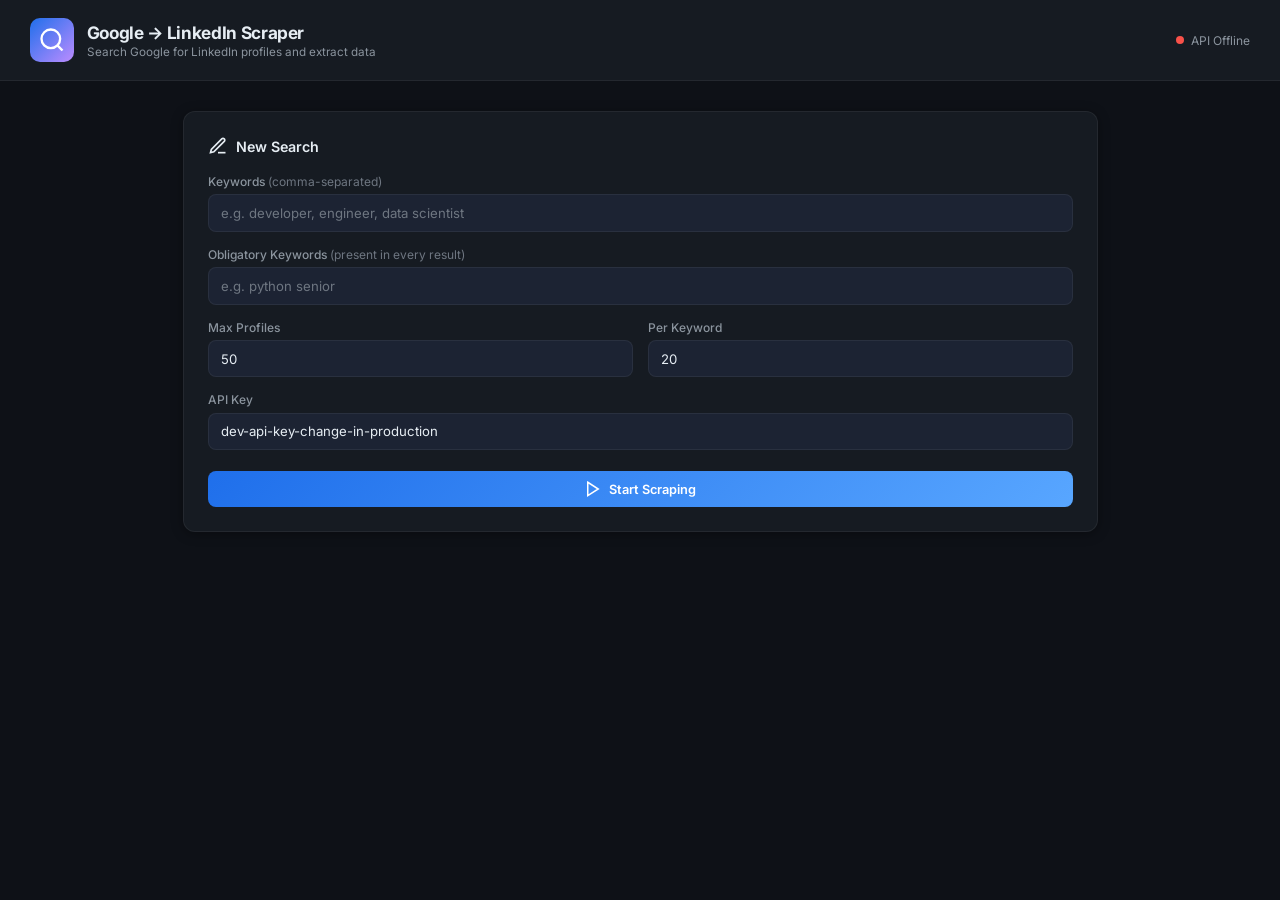
==== frontend/index.html @ af6f9ead "first push to the new branch (code not working yet)" ====
<!DOCTYPE html>
<html lang="en">
<head>
    <meta charset="UTF-8">
    <meta name="viewport" content="width=device-width, initial-scale=1.0">
    <title>LinkedIn Profile Scraper — Control Panel</title>
    <meta name="description" content="Control panel for the Google LinkedIn Profile Scraper API">
    <link rel="preconnect" href="https://fonts.googleapis.com">
    <link href="https://fonts.googleapis.com/css2?family=Inter:wght@300;400;500;600;700&display=swap" rel="stylesheet">
    <link rel="stylesheet" href="styles.css">
</head>
<body>
    <!-- ===================== HEADER ===================== -->
    <header class="header">
        <div class="header__brand">
            <div class="header__icon">
                <svg width="28" height="28" viewBox="0 0 24 24" fill="none" stroke="currentColor" stroke-width="2"><circle cx="11" cy="11" r="8"/><line x1="21" y1="21" x2="16.65" y2="16.65"/></svg>
            </div>
            <div>
                <h1 class="header__title">Google → LinkedIn Scraper</h1>
                <p class="header__subtitle">Search Google for LinkedIn profiles and extract data</p>
            </div>
        </div>
        <div class="header__status" id="api-status">
            <span class="dot dot--offline"></span>
            <span class="status-text">Checking API…</span>
        </div>
    </header>

    <main class="main">
        <!-- ===================== FORM CARD ===================== -->
        <section class="card card--form" id="form-section">
            <h2 class="card__title">
                <svg width="20" height="20" viewBox="0 0 24 24" fill="none" stroke="currentColor" stroke-width="2"><path d="M12 20h9"/><path d="M16.5 3.5a2.121 2.121 0 0 1 3 3L7 19l-4 1 1-4 12.5-12.5z"/></svg>
                New Search
            </h2>
            <form id="scrape-form" autocomplete="off">
                <div class="form-group">
                    <label for="keywords">Keywords <span class="hint">(comma-separated)</span></label>
                    <input type="text" id="keywords" placeholder="e.g. developer, engineer, data scientist" required>
                </div>
                <div class="form-group">
                    <label for="oblig_keywords">Obligatory Keywords <span class="hint">(present in every result)</span></label>
                    <input type="text" id="oblig_keywords" placeholder="e.g. python senior">
                </div>
                <div class="form-row">
                    <div class="form-group">
                        <label for="max_profiles">Max Profiles</label>
                        <input type="number" id="max_profiles" value="50" min="1" max="5000" required>
                    </div>
                    <div class="form-group">
                        <label for="max_per_keyword">Per Keyword</label>
                        <input type="number" id="max_per_keyword" value="20" min="1" max="1000" required>
                    </div>
                </div>
                <div class="form-group">
                    <label for="api_key">API Key</label>
                    <input type="text" id="api_key" value="dev-api-key-change-in-production" required>
                </div>
                <button type="submit" class="btn btn--primary" id="start-btn">
                    <svg width="18" height="18" viewBox="0 0 24 24" fill="none" stroke="currentColor" stroke-width="2"><polygon points="5 3 19 12 5 21 5 3"/></svg>
                    Start Scraping
                </button>
            </form>
        </section>

        <!-- ===================== JOB STATUS ===================== -->
        <section class="card card--status hidden" id="status-section">
            <h2 class="card__title">
                <svg width="20" height="20" viewBox="0 0 24 24" fill="none" stroke="currentColor" stroke-width="2"><polyline points="22 12 18 12 15 21 9 3 6 12 2 12"/></svg>
                Job Progress
            </h2>
            <div class="progress-bar-outer">
                <div class="progress-bar-inner" id="progress-bar" style="width: 0%"></div>
            </div>
            <div class="status-details">
                <div class="kv"><span class="kv__key">Job ID</span><span class="kv__val" id="job-id">—</span></div>
                <div class="kv"><span class="kv__key">Status</span><span class="kv__val status-badge" id="job-status">—</span></div>
                <div class="kv"><span class="kv__key">Progress</span><span class="kv__val" id="job-progress">0%</span></div>
                <div class="kv"><span class="kv__key">Message</span><span class="kv__val" id="job-message">—</span></div>
            </div>
        </section>

        <!-- ===================== RESULTS TABLE ===================== -->
        <section class="card card--results hidden" id="results-section">
            <div class="card__header-row">
                <h2 class="card__title">
                    <svg width="20" height="20" viewBox="0 0 24 24" fill="none" stroke="currentColor" stroke-width="2"><rect x="3" y="3" width="18" height="18" rx="2" ry="2"/><line x1="3" y1="9" x2="21" y2="9"/><line x1="9" y1="21" x2="9" y2="9"/></svg>
                    Results
                    <span class="badge" id="results-count">0</span>
                </h2>
                <button class="btn btn--outline" id="export-btn" disabled>
                    <svg width="16" height="16" viewBox="0 0 24 24" fill="none" stroke="currentColor" stroke-width="2"><path d="M21 15v4a2 2 0 0 1-2 2H5a2 2 0 0 1-2-2v-4"/><polyline points="7 10 12 15 17 10"/><line x1="12" y1="15" x2="12" y2="3"/></svg>
                    Export CSV
                </button>
            </div>

            <!-- Stats bar -->
            <div class="stats-bar hidden" id="stats-bar">
                <div class="stat"><span class="stat__num" id="stat-saved">0</span><span class="stat__label">Saved</span></div>
                <div class="stat"><span class="stat__num" id="stat-pages">0</span><span class="stat__label">Pages</span></div>
                <div class="stat"><span class="stat__num" id="stat-dupes">0</span><span class="stat__label">Dupes</span></div>
                <div class="stat"><span class="stat__num" id="stat-rate">—</span><span class="stat__label">Rate</span></div>
                <div class="stat"><span class="stat__num" id="stat-duration">—</span><span class="stat__label">Duration</span></div>
            </div>

            <div class="table-wrapper">
                <table class="table" id="results-table">
                    <thead>
                        <tr>
                            <th>#</th>
                            <th>Name</th>
                            <th>Title</th>
                            <th>Company</th>
                            <th>Location</th>
                            <th>Profile</th>
                        </tr>
                    </thead>
                    <tbody id="results-body">
                        <!-- rows injected by JS -->
                    </tbody>
                </table>
            </div>
        </section>

        <!-- ===================== ERROR ===================== -->
        <section class="card card--error hidden" id="error-section">
            <h2 class="card__title" style="color:var(--red)">
                <svg width="20" height="20" viewBox="0 0 24 24" fill="none" stroke="currentColor" stroke-width="2"><circle cx="12" cy="12" r="10"/><line x1="15" y1="9" x2="9" y2="15"/><line x1="9" y1="9" x2="15" y2="15"/></svg>
                Error
            </h2>
            <p id="error-message" class="error-text"></p>
        </section>
    </main>

    <script src="app.js"></script>
</body>
</html>
---- frontend/styles.css ----
/* ======================================================
   LinkedIn Scraper — Control Panel Styles
   ====================================================== */

/* ── Tokens ─────────────────────────────────────────── */
:root {
    --bg:           #0e1117;
    --surface:      #161b22;
    --surface-2:    #1c2333;
    --border:       rgba(255, 255, 255, .06);
    --border-focus: rgba(99, 179, 237, .45);

    --text:         #e6edf3;
    --text-muted:   #8b949e;
    --text-dim:     #6e7681;

    --accent:       #58a6ff;
    --accent-dim:   #1f6feb;
    --green:        #3fb950;
    --red:          #f85149;
    --yellow:       #d29922;
    --purple:       #bc8cff;

    --radius:       12px;
    --radius-sm:    8px;
    --shadow:       0 2px 12px rgba(0,0,0,.35);
    --font:         'Inter', -apple-system, BlinkMacSystemFont, 'Segoe UI', sans-serif;
}

/* ── Reset ──────────────────────────────────────────── */
*, *::before, *::after { box-sizing: border-box; margin:0; padding:0; }
html { font-size: 15px; }
body {
    font-family: var(--font);
    background: var(--bg);
    color: var(--text);
    min-height: 100vh;
    -webkit-font-smoothing: antialiased;
}

/* ── Header ─────────────────────────────────────────── */
.header {
    display: flex;
    align-items: center;
    justify-content: space-between;
    padding: 1.2rem 2rem;
    background: var(--surface);
    border-bottom: 1px solid var(--border);
    position: sticky; top:0; z-index:10;
    backdrop-filter: blur(20px);
}
.header__brand { display:flex; align-items:center; gap:.85rem; }
.header__icon {
    width: 44px; height: 44px;
    display: flex; align-items:center; justify-content:center;
    border-radius: 10px;
    background: linear-gradient(135deg, var(--accent-dim), var(--purple));
    color: #fff;
    flex-shrink: 0;
}
.header__title { font-size:1.15rem; font-weight:700; letter-spacing:-.02em; }
.header__subtitle { font-size:.78rem; color:var(--text-muted); margin-top:2px; }
.header__status {
    display:flex; align-items:center; gap:.5rem;
    font-size:.8rem; color:var(--text-muted);
}

.dot {
    width:8px; height:8px; border-radius:50%;
    display:inline-block;
    animation: pulse 2s infinite;
}
.dot--online  { background:var(--green); }
.dot--offline { background:var(--red); }
@keyframes pulse { 0%,100%{opacity:1} 50%{opacity:.4} }

/* ── Main ───────────────────────────────────────────── */
.main {
    max-width: 960px;
    margin: 0 auto;
    padding: 2rem 1.5rem 4rem;
    display: flex;
    flex-direction: column;
    gap: 1.5rem;
}

/* ── Card ───────────────────────────────────────────── */
.card {
    background: var(--surface);
    border: 1px solid var(--border);
    border-radius: var(--radius);
    padding: 1.6rem;
    box-shadow: var(--shadow);
    transition: opacity .3s, transform .3s;
}
.card.hidden { display:none; }

.card__title {
    display:flex; align-items:center; gap:.55rem;
    font-size:.95rem; font-weight:600; margin-bottom:1.2rem;
    color: var(--text);
}
.card__header-row {
    display:flex; justify-content:space-between; align-items:center;
    margin-bottom:1rem;
}
.card__header-row .card__title { margin-bottom:0; }

/* ── Form ───────────────────────────────────────────── */
.form-group { margin-bottom: 1rem; }
.form-group label {
    display:block; font-size:.8rem; font-weight:500;
    color: var(--text-muted); margin-bottom:.35rem;
}
.hint { font-weight:400; color:var(--text-dim); }
.form-group input {
    width:100%; padding:.65rem .85rem;
    border-radius: var(--radius-sm);
    border: 1px solid var(--border);
    background: var(--surface-2);
    color: var(--text);
    font-size:.88rem; font-family:var(--font);
    outline:none;
    transition: border .2s;
}
.form-group input:focus { border-color: var(--border-focus); }
.form-group input::placeholder { color: var(--text-dim); }
.form-row { display:flex; gap:1rem; }
.form-row .form-group { flex:1; }

/* ── Buttons ────────────────────────────────────────── */
.btn {
    display:inline-flex; align-items:center; gap:.45rem;
    padding:.6rem 1.2rem;
    border-radius: var(--radius-sm);
    font-size:.85rem; font-weight:600; font-family:var(--font);
    cursor:pointer; border:none;
    transition: background .2s, opacity .2s;
}
.btn:disabled { opacity:.45; cursor:not-allowed; }

.btn--primary {
    background: linear-gradient(135deg, var(--accent-dim), var(--accent));
    color:#fff; width:100%; justify-content:center; margin-top:.4rem;
}
.btn--primary:hover:not(:disabled) { filter:brightness(1.1); }

.btn--outline {
    background: transparent;
    border: 1px solid var(--border);
    color: var(--text-muted);
}
.btn--outline:hover:not(:disabled) { border-color:var(--accent); color:var(--accent); }

/* ── Progress ───────────────────────────────────────── */
.progress-bar-outer {
    height:6px; border-radius:3px;
    background: var(--surface-2);
    overflow:hidden; margin-bottom:1.2rem;
}
.progress-bar-inner {
    height:100%; border-radius:3px;
    background: linear-gradient(90deg, var(--accent-dim), var(--accent));
    transition: width .6s ease;
}

/* ── KV pairs ───────────────────────────────────────── */
.status-details { display:flex; flex-wrap:wrap; gap:.6rem 1.4rem; }
.kv { display:flex; flex-direction:column; }
.kv__key { font-size:.7rem; color:var(--text-dim); text-transform:uppercase; letter-spacing:.04em; }
.kv__val { font-size:.88rem; font-weight:500; margin-top:2px; }

.status-badge { padding:.15rem .5rem; border-radius:4px; font-size:.78rem; }

/* ── Stats Bar ──────────────────────────────────────── */
.stats-bar {
    display:flex; gap:1.4rem; padding:.8rem 1rem;
    background:var(--surface-2); border-radius:var(--radius-sm);
    margin-bottom:1rem;
}
.stats-bar.hidden { display:none; }
.stat { text-align:center; flex:1; }
.stat__num { display:block; font-size:1.15rem; font-weight:700; color:var(--accent); }
.stat__label { font-size:.7rem; color:var(--text-dim); text-transform:uppercase; letter-spacing:.03em; }

/* ── Badge ──────────────────────────────────────────── */
.badge {
    background:var(--accent-dim); color:#fff;
    font-size:.72rem; font-weight:600;
    padding:.1rem .5rem; border-radius:10px;
    min-width:20px; text-align:center;
}

/* ── Table ───────────────────────────────────────────── */
.table-wrapper { overflow-x:auto; }
.table {
    width:100%; border-collapse:collapse; font-size:.82rem;
}
.table th {
    text-align:left; padding:.55rem .7rem;
    color:var(--text-dim); font-weight:600;
    border-bottom:1px solid var(--border);
    position:sticky; top:0; background:var(--surface);
    font-size:.72rem; text-transform:uppercase; letter-spacing:.04em;
}
.table td {
    padding:.55rem .7rem;
    border-bottom:1px solid var(--border);
    color:var(--text);
    max-width:200px; overflow:hidden; text-overflow:ellipsis; white-space:nowrap;
}
.table tbody tr { transition: background .15s; }
.table tbody tr:hover { background:var(--surface-2); }
.table a { color:var(--accent); text-decoration:none; }
.table a:hover { text-decoration:underline; }

/* ── Error ──────────────────────────────────────────── */
.card--error { border-color: rgba(248,81,73,.3); }
.error-text { color:var(--red); font-size:.88rem; line-height:1.5; word-break:break-word; }

/* ── Animations ─────────────────────────────────────── */
@keyframes fadeIn { from{opacity:0;transform:translateY(8px)} to{opacity:1;transform:translateY(0)} }
.card--status, .card--results, .card--error {
    animation: fadeIn .35s ease;
}

/* ── Responsive ─────────────────────────────────────── */
@media (max-width:600px) {
    .header { flex-direction:column; align-items:flex-start; gap:.8rem; }
    .form-row { flex-direction:column; gap:0; }
    .main { padding:1rem; }
    .stats-bar { flex-wrap:wrap; gap:.6rem; }
    .stat { flex: 0 0 45%; }
}
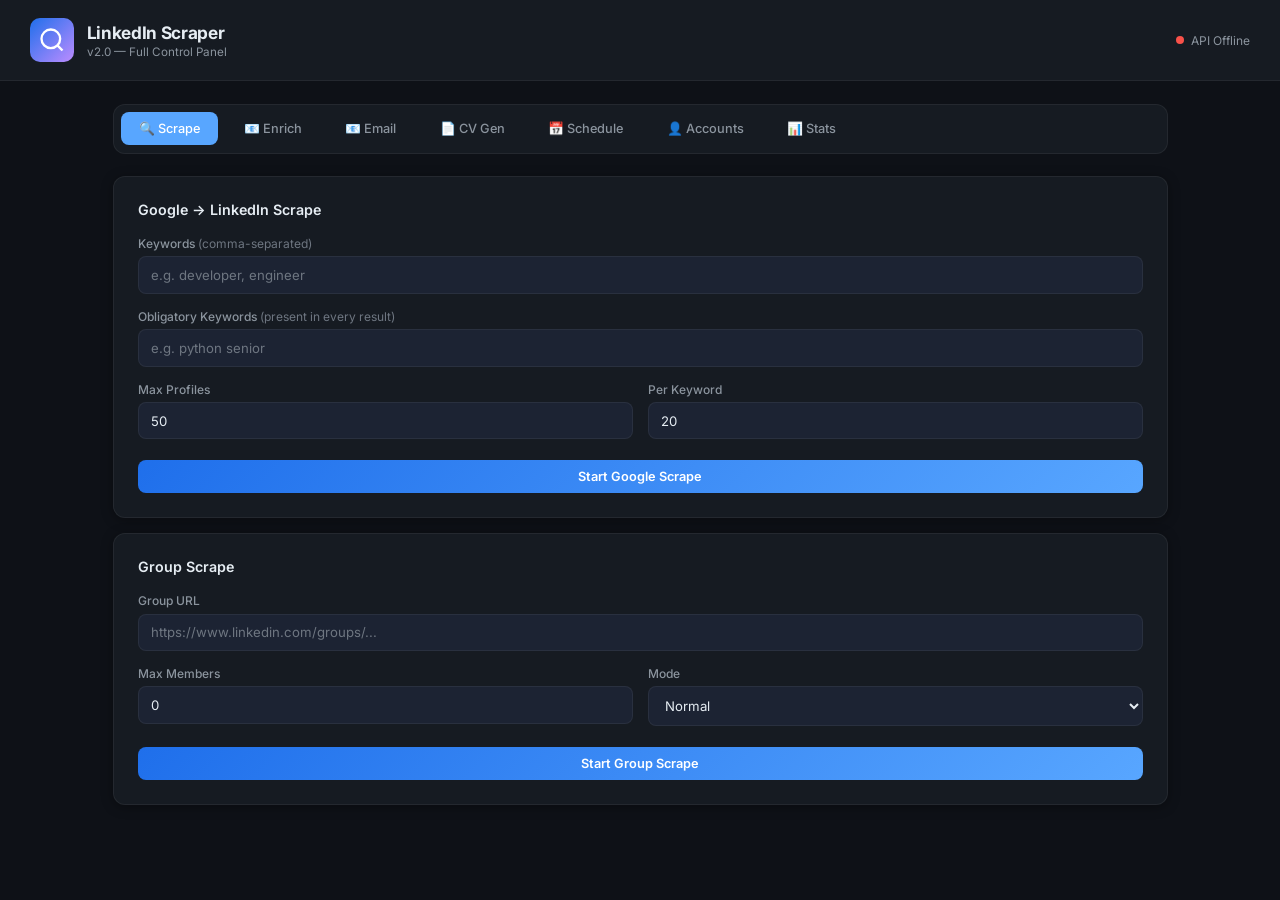
==== commit 55601b0c: "api starter" ====
--- a/frontend/index.html
+++ b/frontend/index.html
@@ -3,8 +3,7 @@
 <head>
     <meta charset="UTF-8">
     <meta name="viewport" content="width=device-width, initial-scale=1.0">
-    <title>LinkedIn Profile Scraper — Control Panel</title>
-    <meta name="description" content="Control panel for the Google LinkedIn Profile Scraper API">
+    <title>LinkedIn Scraper Control Panel</title>
     <link rel="preconnect" href="https://fonts.googleapis.com">
     <link href="https://fonts.googleapis.com/css2?family=Inter:wght@300;400;500;600;700&display=swap" rel="stylesheet">
     <link rel="stylesheet" href="styles.css">
@@ -14,11 +13,13 @@
     <header class="header">
         <div class="header__brand">
             <div class="header__icon">
-                <svg width="28" height="28" viewBox="0 0 24 24" fill="none" stroke="currentColor" stroke-width="2"><circle cx="11" cy="11" r="8"/><line x1="21" y1="21" x2="16.65" y2="16.65"/></svg>
+                <svg width="28" height="28" viewBox="0 0 24 24" fill="none" stroke="currentColor" stroke-width="2">
+                    <circle cx="11" cy="11" r="8"/><line x1="21" y1="21" x2="16.65" y2="16.65"/>
+                </svg>
             </div>
             <div>
-                <h1 class="header__title">Google → LinkedIn Scraper</h1>
-                <p class="header__subtitle">Search Google for LinkedIn profiles and extract data</p>
+                <h1 class="header__title">LinkedIn Scraper</h1>
+                <p class="header__subtitle">v2.0 — Full Control Panel</p>
             </div>
         </div>
         <div class="header__status" id="api-status">
@@ -28,109 +29,331 @@
     </header>
 
     <main class="main">
-        <!-- ===================== FORM CARD ===================== -->
-        <section class="card card--form" id="form-section">
-            <h2 class="card__title">
-                <svg width="20" height="20" viewBox="0 0 24 24" fill="none" stroke="currentColor" stroke-width="2"><path d="M12 20h9"/><path d="M16.5 3.5a2.121 2.121 0 0 1 3 3L7 19l-4 1 1-4 12.5-12.5z"/></svg>
-                New Search
-            </h2>
-            <form id="scrape-form" autocomplete="off">
-                <div class="form-group">
-                    <label for="keywords">Keywords <span class="hint">(comma-separated)</span></label>
-                    <input type="text" id="keywords" placeholder="e.g. developer, engineer, data scientist" required>
+        <!-- ===================== TAB NAV ===================== -->
+        <nav class="tab-nav" id="tab-nav">
+            <button class="tab active" data-tab="scrape">🔍 Scrape</button>
+            <button class="tab" data-tab="enrich">📧 Enrich</button>
+            <button class="tab" data-tab="email">📧 Email</button>
+            <button class="tab" data-tab="cv">📄 CV Gen</button>
+            <button class="tab" data-tab="schedule">📅 Schedule</button>
+            <button class="tab" data-tab="accounts">👤 Accounts</button>
+            <button class="tab" data-tab="stats">📊 Stats</button>
+        </nav>
+
+        <!-- ===================== SCRAPE TAB ===================== -->
+        <section class="tab-content active" id="tab-scrape">
+            <div class="card">
+                <h2 class="card__title">Google → LinkedIn Scrape</h2>
+                <form id="google-scrape-form">
+                    <div class="form-group">
+                        <label>Keywords <span class="hint">(comma-separated)</span></label>
+                        <input type="text" id="gs-keywords" placeholder="e.g. developer, engineer" required>
+                    </div>
+                    <div class="form-group">
+                        <label>Obligatory Keywords <span class="hint">(present in every result)</span></label>
+                        <input type="text" id="gs-oblig" placeholder="e.g. python senior">
+                    </div>
+                    <div class="form-row">
+                        <div class="form-group">
+                            <label>Max Profiles</label>
+                            <input type="number" id="gs-max-profiles" value="50" min="1" max="5000">
+                        </div>
+                        <div class="form-group">
+                            <label>Per Keyword</label>
+                            <input type="number" id="gs-per-kw" value="20" min="1" max="1000">
+                        </div>
+                    </div>
+                    <button type="submit" class="btn btn--primary">Start Google Scrape</button>
+                </form>
+            </div>
+
+            <div class="card">
+                <h2 class="card__title">Group Scrape</h2>
+                <form id="group-scrape-form">
+                    <div class="form-group">
+                        <label>Group URL</label>
+                        <input type="text" id="grp-url" placeholder="https://www.linkedin.com/groups/...">
+                    </div>
+                    <div class="form-row">
+                        <div class="form-group">
+                            <label>Max Members</label>
+                            <input type="number" id="grp-max" value="0" min="0">
+                        </div>
+                        <div class="form-group">
+                            <label>Mode</label>
+                            <select id="grp-mode" class="form-select">
+                                <option value="normal">Normal</option>
+                                <option value="fast">Fast</option>
+                            </select>
+                        </div>
+                    </div>
+                    <button type="submit" class="btn btn--primary">Start Group Scrape</button>
+                </form>
+            </div>
+        </section>
+
+        <!-- ===================== ENRICH TAB ===================== -->
+        <section class="tab-content" id="tab-enrich">
+            <div class="card">
+                <h2 class="card__title">Enrich Profiles</h2>
+                <p style="color:var(--text-muted); font-size:0.85rem; margin-bottom:1rem;">
+                    Visit profiles from CSV → extract name, about, company, domain, generate emails.
+                    Optionally generate AI-powered CVs.
+                </p>
+                <form id="enrich-form">
+                    <div class="form-group">
+                        <label>CSV File Path</label>
+                        <input type="text" id="enrich-csv" placeholder="data/csv/profiles.csv" required>
+                    </div>
+                    <div class="form-row">
+                        <div class="form-group">
+                            <label>URL Column Name</label>
+                            <input type="text" id="enrich-col" value="Profile URL">
+                        </div>
+                        <div class="form-group">
+                            <label>Max Profiles (0=all)</label>
+                            <input type="number" id="enrich-max" value="0" min="0">
+                        </div>
+                    </div>
+                    <div class="form-group">
+                        <label>
+                            <input type="checkbox" id="enrich-cv"> Generate CVs after enrichment (uses Groq AI)
+                        </label>
+                    </div>
+                    <button type="submit" class="btn btn--primary">Start Enrichment</button>
+                </form>
+            </div>
+        </section>
+
+        <!-- ===================== EMAIL TAB ===================== -->
+        <section class="tab-content" id="tab-email">
+            <div class="card">
+                <h2 class="card__title">Email Campaigns</h2>
+                <div id="campaigns-list">
+                    <p style="color:var(--text-muted);">Loading campaigns...</p>
                 </div>
-                <div class="form-group">
-                    <label for="oblig_keywords">Obligatory Keywords <span class="hint">(present in every result)</span></label>
-                    <input type="text" id="oblig_keywords" placeholder="e.g. python senior">
+                <hr style="border-color:var(--border); margin:1.5rem 0;">
+                <h3 style="font-size:0.9rem; margin-bottom:1rem;">Create New Campaign</h3>
+                <form id="campaign-form">
+                    <div class="form-group">
+                        <label>Campaign Name</label>
+                        <input type="text" id="camp-name" placeholder="e.g. May Outreach" required>
+                    </div>
+                    <div class="form-group">
+                        <label>Subject (use {first_name}, {company})</label>
+                        <input type="text" id="camp-subject" placeholder="Hello {first_name} - from {company}" required>
+                    </div>
+                    <div class="form-group">
+                        <label>Body Text</label>
+                        <textarea id="camp-body" rows="4" placeholder="Hi {first_name},..." required></textarea>
+                    </div>
+                    <div class="form-row">
+                        <div class="form-group">
+                            <label>CV Path (optional)</label>
+                            <input type="text" id="camp-cv" placeholder="data/documents/cv/my_cv.pdf">
+                        </div>
+                        <div class="form-group">
+                            <label>Cover Letter (optional)</label>
+                            <input type="text" id="camp-cover" placeholder="data/documents/cover_letters/letter.pdf">
+                        </div>
+                    </div>
+                    <button type="submit" class="btn btn--primary">Create Campaign</button>
+                </form>
+            </div>
+
+            <div class="card">
+                <h2 class="card__title">Send Emails</h2>
+                <form id="send-form">
+                    <div class="form-group">
+                        <label>Campaign ID</label>
+                        <input type="number" id="send-camp-id" required>
+                    </div>
+                    <div class="form-row">
+                        <div class="form-group">
+                            <label>SMTP Preset</label>
+                            <select id="send-smtp" class="form-select">
+                                <option value="gmail">Gmail</option>
+                                <option value="outlook">Outlook</option>
+                                <option value="office365">Office 365</option>
+                            </select>
+                        </div>
+                        <div class="form-group">
+                            <label>Username (email)</label>
+                            <input type="text" id="send-user" required>
+                        </div>
+                    </div>
+                    <div class="form-group">
+                        <label>Password (app password)</label>
+                        <input type="password" id="send-pass" required>
+                    </div>
+                    <div class="form-row">
+                        <div class="form-group">
+                            <label>Max Send (0=all)</label>
+                            <input type="number" id="send-max" value="0" min="0">
+                        </div>
+                        <div class="form-group">
+                            <label>
+                                <input type="checkbox" id="send-verified" checked> Only verified emails
+                            </label>
+                        </div>
+                    </div>
+                    <button type="submit" class="btn btn--primary">Send Emails</button>
+                </form>
+            </div>
+        </section>
+
+        <!-- ===================== CV TAB ===================== -->
+        <section class="tab-content" id="tab-cv">
+            <div class="card">
+                <h2 class="card__title">AI-Powered CV Generation</h2>
+                <p style="color:var(--text-muted); font-size:0.85rem; margin-bottom:1rem;">
+                    Uses Groq AI to generate customized LaTeX CVs for enriched profiles.
+                    Rate limit: 60 seconds between API calls (free tier).
+                </p>
+                <form id="cv-form">
+                    <div class="form-group">
+                        <label>Option</label>
+                        <select id="cv-option" class="form-select">
+                            <option value="all">Generate for all profiles without CVs</option>
+                            <option value="single">Single profile URL</option>
+                        </select>
+                    </div>
+                    <div class="form-group" id="cv-url-group" style="display:none;">
+                        <label>Profile URL</label>
+                        <input type="text" id="cv-url" placeholder="https://www.linkedin.com/in/...">
+                    </div>
+                    <button type="submit" class="btn btn--primary">Generate CVs</button>
+                </form>
+            </div>
+        </section>
+
+        <!-- ===================== SCHEDULE TAB ===================== -->
+        <section class="tab-content" id="tab-schedule">
+            <div class="card">
+                <h2 class="card__title">Campaign Scheduling</h2>
+                <p style="color:var(--text-muted); font-size:0.85rem; margin-bottom:1rem;">
+                    Schedule campaigns with day-of-week restrictions + time windows.
+                    Supports skipping weekends.
+                </p>
+                <form id="schedule-form">
+                    <div class="form-group">
+                        <label>Campaign ID</label>
+                        <input type="number" id="sched-camp-id" required>
+                    </div>
+                    <div class="form-group">
+                        <label>Schedule For (YYYY-MM-DD HH:MM:SS)</label>
+                        <input type="text" id="sched-at" placeholder="2026-05-08 09:00:00">
+                    </div>
+                    <div class="form-group">
+                        <label>Allowed Days <span class="hint">(0=Mon, 6=Sun, comma-separated)</span></label>
+                        <input type="text" id="sched-days" value="0,1,2,3,4" placeholder="0,1,2,3,4">
+                    </div>
+                    <div class="form-row">
+                        <div class="form-group">
+                            <label>Send Window Start</label>
+                            <input type="text" id="sched-start" value="09:00" placeholder="09:00">
+                        </div>
+                        <div class="form-group">
+                            <label>Send Window End</label>
+                            <input type="text" id="sched-end" value="17:00" placeholder="17:00">
+                        </div>
+                    </div>
+                    <div class="form-row">
+                        <div class="form-group">
+                            <label>Max Per Day</label>
+                            <input type="number" id="sched-per-day" value="20" min="1">
+                        </div>
+                        <div class="form-group">
+                            <label>
+                                <input type="checkbox" id="sched-rotate" checked> Use account rotation
+                            </label>
+                        </div>
+                    </div>
+                    <button type="submit" class="btn btn--primary">Schedule Campaign</button>
+                </form>
+            </div>
+            <div class="card">
+                <h2 class="card__title">Run Scheduler</h2>
+                <p style="color:var(--text-muted); font-size:0.85rem; margin-bottom:1rem;">
+                    Manually trigger the scheduler to process due campaigns.
+                </p>
+                <button class="btn btn--primary" id="run-scheduler-btn">Run Scheduler Now</button>
+            </div>
+        </section>
+
+        <!-- ===================== ACCOUNTS TAB ===================== -->
+        <section class="tab-content" id="tab-accounts">
+            <div class="card">
+                <h2 class="card__title">Email Accounts (Rotation)</h2>
+                <p style="color:var(--text-muted); font-size:0.85rem; margin-bottom:1rem;">
+                    Add multiple email accounts to rotate through when sending campaigns.
+                    Helps avoid per-account daily limits.
+                </p>
+                <div id="accounts-list">
+                    <p style="color:var(--text-muted);">Loading accounts...</p>
                 </div>
-                <div class="form-row">
-                    <div class="form-group">
-                        <label for="max_profiles">Max Profiles</label>
-                        <input type="number" id="max_profiles" value="50" min="1" max="5000" required>
-                    </div>
-                    <div class="form-group">
-                        <label for="max_per_keyword">Per Keyword</label>
-                        <input type="number" id="max_per_keyword" value="20" min="1" max="1000" required>
-                    </div>
+                <hr style="border-color:var(--border); margin:1.5rem 0;">
+                <h3 style="font-size:0.9rem; margin-bottom:1rem;">Add New Account</h3>
+                <form id="account-form">
+                    <div class="form-group">
+                        <label>Email</label>
+                        <input type="email" id="acc-email" placeholder="me@gmail.com" required>
+                    </div>
+                    <div class="form-row">
+                        <div class="form-group">
+                            <label>SMTP Preset</label>
+                            <select id="acc-smtp" class="form-select">
+                                <option value="gmail">Gmail</option>
+                                <option value="outlook">Outlook</option>
+                                <option value="office365">Office 365</option>
+                            </select>
+                        </div>
+                        <div class="form-group">
+                            <label>Username</label>
+                            <input type="text" id="acc-user" required>
+                        </div>
+                    </div>
+                    <div class="form-group">
+                        <label>Password (app password)</label>
+                        <input type="password" id="acc-pass" required>
+                    </div>
+                    <div class="form-group">
+                        <label>Daily Limit</label>
+                        <input type="number" id="acc-limit" value="50" min="1">
+                    </div>
+                    <button type="submit" class="btn btn--primary">Add Account</button>
+                </form>
+            </div>
+        </section>
+
+        <!-- ===================== STATS TAB ===================== -->
+        <section class="tab-content" id="tab-stats">
+            <div class="card">
+                <h2 class="card__title">Database Statistics</h2>
+                <div id="stats-content">
+                    <p style="color:var(--text-muted);">Loading statistics...</p>
                 </div>
-                <div class="form-group">
-                    <label for="api_key">API Key</label>
-                    <input type="text" id="api_key" value="dev-api-key-change-in-production" required>
+            </div>
+            <div class="card">
+                <h2 class="card__title">Quick Actions</h2>
+                <button class="btn btn--outline" id="export-csv-btn" style="margin-right:0.5rem;">Export All to CSV</button>
+                <button class="btn btn--outline" id="reset-daily-btn">Reset Daily Counts</button>
+            </div>
+        </section>
+
+        <!-- ===================== JOB STATUS (Floating) ===================== -->
+        <div class="job-status-bar hidden" id="job-status-bar">
+            <div class="job-status-inner">
+                <span id="job-status-text">Job running...</span>
+                <div class="progress-bar-outer" style="flex:1; margin:0 1rem;">
+                    <div class="progress-bar-inner" id="job-progress-bar" style="width:0%"></div>
                 </div>
-                <button type="submit" class="btn btn--primary" id="start-btn">
-                    <svg width="18" height="18" viewBox="0 0 24 24" fill="none" stroke="currentColor" stroke-width="2"><polygon points="5 3 19 12 5 21 5 3"/></svg>
-                    Start Scraping
-                </button>
-            </form>
-        </section>
-
-        <!-- ===================== JOB STATUS ===================== -->
-        <section class="card card--status hidden" id="status-section">
-            <h2 class="card__title">
-                <svg width="20" height="20" viewBox="0 0 24 24" fill="none" stroke="currentColor" stroke-width="2"><polyline points="22 12 18 12 15 21 9 3 6 12 2 12"/></svg>
-                Job Progress
-            </h2>
-            <div class="progress-bar-outer">
-                <div class="progress-bar-inner" id="progress-bar" style="width: 0%"></div>
-            </div>
-            <div class="status-details">
-                <div class="kv"><span class="kv__key">Job ID</span><span class="kv__val" id="job-id">—</span></div>
-                <div class="kv"><span class="kv__key">Status</span><span class="kv__val status-badge" id="job-status">—</span></div>
-                <div class="kv"><span class="kv__key">Progress</span><span class="kv__val" id="job-progress">0%</span></div>
-                <div class="kv"><span class="kv__key">Message</span><span class="kv__val" id="job-message">—</span></div>
-            </div>
-        </section>
-
-        <!-- ===================== RESULTS TABLE ===================== -->
-        <section class="card card--results hidden" id="results-section">
-            <div class="card__header-row">
-                <h2 class="card__title">
-                    <svg width="20" height="20" viewBox="0 0 24 24" fill="none" stroke="currentColor" stroke-width="2"><rect x="3" y="3" width="18" height="18" rx="2" ry="2"/><line x1="3" y1="9" x2="21" y2="9"/><line x1="9" y1="21" x2="9" y2="9"/></svg>
-                    Results
-                    <span class="badge" id="results-count">0</span>
-                </h2>
-                <button class="btn btn--outline" id="export-btn" disabled>
-                    <svg width="16" height="16" viewBox="0 0 24 24" fill="none" stroke="currentColor" stroke-width="2"><path d="M21 15v4a2 2 0 0 1-2 2H5a2 2 0 0 1-2-2v-4"/><polyline points="7 10 12 15 17 10"/><line x1="12" y1="15" x2="12" y2="3"/></svg>
-                    Export CSV
-                </button>
-            </div>
-
-            <!-- Stats bar -->
-            <div class="stats-bar hidden" id="stats-bar">
-                <div class="stat"><span class="stat__num" id="stat-saved">0</span><span class="stat__label">Saved</span></div>
-                <div class="stat"><span class="stat__num" id="stat-pages">0</span><span class="stat__label">Pages</span></div>
-                <div class="stat"><span class="stat__num" id="stat-dupes">0</span><span class="stat__label">Dupes</span></div>
-                <div class="stat"><span class="stat__num" id="stat-rate">—</span><span class="stat__label">Rate</span></div>
-                <div class="stat"><span class="stat__num" id="stat-duration">—</span><span class="stat__label">Duration</span></div>
-            </div>
-
-            <div class="table-wrapper">
-                <table class="table" id="results-table">
-                    <thead>
-                        <tr>
-                            <th>#</th>
-                            <th>Name</th>
-                            <th>Title</th>
-                            <th>Company</th>
-                            <th>Location</th>
-                            <th>Profile</th>
-                        </tr>
-                    </thead>
-                    <tbody id="results-body">
-                        <!-- rows injected by JS -->
-                    </tbody>
-                </table>
-            </div>
-        </section>
-
-        <!-- ===================== ERROR ===================== -->
-        <section class="card card--error hidden" id="error-section">
-            <h2 class="card__title" style="color:var(--red)">
-                <svg width="20" height="20" viewBox="0 0 24 24" fill="none" stroke="currentColor" stroke-width="2"><circle cx="12" cy="12" r="10"/><line x1="15" y1="9" x2="9" y2="15"/><line x1="9" y1="9" x2="15" y2="15"/></svg>
-                Error
-            </h2>
-            <p id="error-message" class="error-text"></p>
-        </section>
+                <span id="job-progress-text">0%</span>
+            </div>
+        </div>
+
+        <!-- ===================== TOAST NOTIFICATIONS ===================== -->
+        <div class="toast-container" id="toast-container"></div>
     </main>
 
     <script src="app.js"></script>
--- a/frontend/styles.css
+++ b/frontend/styles.css
@@ -1,8 +1,8 @@
 /* ======================================================
-   LinkedIn Scraper — Control Panel Styles
+   LinkedIn Scraper — Full Control Panel Styles v2.0
    ====================================================== */
 
-/* ── Tokens ─────────────────────────────────────────── */
+/* ── Tokens ─────────────────────────────────── */
 :root {
     --bg:           #0e1117;
     --surface:      #161b22;
@@ -27,7 +27,7 @@
     --font:         'Inter', -apple-system, BlinkMacSystemFont, 'Segoe UI', sans-serif;
 }
 
-/* ── Reset ──────────────────────────────────────────── */
+/* ── Reset ──────────────────────────────────── */
 *, *::before, *::after { box-sizing: border-box; margin:0; padding:0; }
 html { font-size: 15px; }
 body {
@@ -38,7 +38,7 @@
     -webkit-font-smoothing: antialiased;
 }
 
-/* ── Header ─────────────────────────────────────────── */
+/* ── Header ─────────────────────────────────── */
 .header {
     display: flex;
     align-items: center;
@@ -74,17 +74,50 @@
 .dot--offline { background:var(--red); }
 @keyframes pulse { 0%,100%{opacity:1} 50%{opacity:.4} }
 
-/* ── Main ───────────────────────────────────────────── */
+/* ── Main ───────────────────────────────────── */
 .main {
-    max-width: 960px;
+    max-width: 1100px;
     margin: 0 auto;
-    padding: 2rem 1.5rem 4rem;
+    padding: 1.5rem 1.5rem 4rem;
     display: flex;
     flex-direction: column;
     gap: 1.5rem;
 }
 
-/* ── Card ───────────────────────────────────────────── */
+/* ── Tab Navigation ────────────────────────── */
+.tab-nav {
+    display: flex;
+    gap: .5rem;
+    padding: .5rem;
+    background: var(--surface);
+    border-radius: var(--radius);
+    border: 1px solid var(--border);
+    overflow-x: auto;
+}
+.tab {
+    padding: .6rem 1.2rem;
+    border: none;
+    background: transparent;
+    color: var(--text-muted);
+    font-size: .85rem;
+    font-weight: 500;
+    font-family: var(--font);
+    cursor: pointer;
+    border-radius: var(--radius-sm);
+    transition: background .2s, color .2s;
+    white-space: nowrap;
+}
+.tab:hover { background: var(--surface-2); color: var(--text); }
+.tab.active {
+    background: var(--accent);
+    color: #fff;
+}
+
+/* ── Tab Content ───────────────────────────── */
+.tab-content { display:none; }
+.tab-content.active { display:block; animation: fadeIn .3s ease; }
+
+/* ── Card ───────────────────────────────────── */
 .card {
     background: var(--surface);
     border: 1px solid var(--border);
@@ -92,28 +125,30 @@
     padding: 1.6rem;
     box-shadow: var(--shadow);
     transition: opacity .3s, transform .3s;
-}
-.card.hidden { display:none; }
-
+    margin-bottom: 1rem;
+}
 .card__title {
     display:flex; align-items:center; gap:.55rem;
     font-size:.95rem; font-weight:600; margin-bottom:1.2rem;
     color: var(--text);
 }
-.card__header-row {
-    display:flex; justify-content:space-between; align-items:center;
-    margin-bottom:1rem;
-}
-.card__header-row .card__title { margin-bottom:0; }
-
-/* ── Form ───────────────────────────────────────────── */
+.list-item {
+    padding: .8rem 1rem;
+    border-bottom: 1px solid var(--border);
+    display: flex;
+    justify-content: space-between;
+    align-items: center;
+}
+.list-item:last-child { border-bottom: none; }
+
+/* ── Form ───────────────────────────────────── */
 .form-group { margin-bottom: 1rem; }
 .form-group label {
     display:block; font-size:.8rem; font-weight:500;
     color: var(--text-muted); margin-bottom:.35rem;
 }
 .hint { font-weight:400; color:var(--text-dim); }
-.form-group input {
+.form-group input, .form-group textarea, .form-select {
     width:100%; padding:.65rem .85rem;
     border-radius: var(--radius-sm);
     border: 1px solid var(--border);
@@ -123,12 +158,17 @@
     outline:none;
     transition: border .2s;
 }
-.form-group input:focus { border-color: var(--border-focus); }
-.form-group input::placeholder { color: var(--text-dim); }
+.form-group input:focus, .form-group textarea:focus, .form-select:focus {
+    border-color: var(--border-focus);
+}
+.form-group input::placeholder, .form-group textarea::placeholder {
+    color: var(--text-dim);
+}
+.form-group textarea { min-height: 100px; resize: vertical; }
 .form-row { display:flex; gap:1rem; }
 .form-row .form-group { flex:1; }
 
-/* ── Buttons ────────────────────────────────────────── */
+/* ── Buttons ────────────────────────────────── */
 .btn {
     display:inline-flex; align-items:center; gap:.45rem;
     padding:.6rem 1.2rem;
@@ -152,11 +192,64 @@
 }
 .btn--outline:hover:not(:disabled) { border-color:var(--accent); color:var(--accent); }
 
-/* ── Progress ───────────────────────────────────────── */
+/* ── Badge ──────────────────────────────────── */
+.badge {
+    padding:.15rem .5rem; border-radius:10px;
+    font-size:.72rem; font-weight:600;
+    min-width:20px; text-align:center;
+}
+.badge--draft { background: var(--surface-2); color:var(--text-muted); }
+.badge--scheduled { background: rgba(88,166,255,.15); color:var(--accent); }
+.badge--running { background: rgba(210,153,34,.15); color:var(--yellow); }
+.badge--completed { background: rgba(63,185,80,.15); color:var(--green); }
+.badge--failed { background: rgba(248,81,73,.15); color:var(--red); }
+.badge--active { background: rgba(63,185,80,.15); color:var(--green); }
+.badge--inactive { background: rgba(248,81,73,.15); color:var(--red); }
+
+/* ── Stats Grid ────────────────────────────── */
+.stats-grid {
+    display: grid;
+    grid-template-columns: repeat(auto-fit, minmax(140px, 1fr));
+    gap: 1rem;
+}
+.stat-card {
+    background: var(--surface-2);
+    padding: 1rem;
+    border-radius: var(--radius-sm);
+    text-align: center;
+}
+.stat-card__value {
+    display:block; font-size:1.4rem; font-weight:700;
+    color:var(--accent); margin-bottom:.3rem;
+}
+.stat-card__label {
+    font-size:.7rem; color:var(--text-dim);
+    text-transform:uppercase; letter-spacing:.03em;
+}
+
+/* ── Job Status Bar (Floating) ───────────── */
+.job-status-bar {
+    position: fixed;
+    bottom: 1.5rem; left: 50%; transform: translateX(-50%);
+    background: var(--surface);
+    border: 1px solid var(--border);
+    border-radius: var(--radius);
+    padding: .8rem 1.2rem;
+    box-shadow: var(--shadow);
+    z-index: 100;
+    min-width: 400px;
+    display: none;
+}
+.job-status-bar:not(.hidden) { display:block; animation: slideUp .3s ease; }
+.job-status-inner {
+    display: flex;
+    align-items: center;
+    gap: 1rem;
+}
 .progress-bar-outer {
     height:6px; border-radius:3px;
     background: var(--surface-2);
-    overflow:hidden; margin-bottom:1.2rem;
+    overflow:hidden; flex:1;
 }
 .progress-bar-inner {
     height:100%; border-radius:3px;
@@ -164,71 +257,40 @@
     transition: width .6s ease;
 }
 
-/* ── KV pairs ───────────────────────────────────────── */
-.status-details { display:flex; flex-wrap:wrap; gap:.6rem 1.4rem; }
-.kv { display:flex; flex-direction:column; }
-.kv__key { font-size:.7rem; color:var(--text-dim); text-transform:uppercase; letter-spacing:.04em; }
-.kv__val { font-size:.88rem; font-weight:500; margin-top:2px; }
-
-.status-badge { padding:.15rem .5rem; border-radius:4px; font-size:.78rem; }
-
-/* ── Stats Bar ──────────────────────────────────────── */
-.stats-bar {
-    display:flex; gap:1.4rem; padding:.8rem 1rem;
-    background:var(--surface-2); border-radius:var(--radius-sm);
-    margin-bottom:1rem;
-}
-.stats-bar.hidden { display:none; }
-.stat { text-align:center; flex:1; }
-.stat__num { display:block; font-size:1.15rem; font-weight:700; color:var(--accent); }
-.stat__label { font-size:.7rem; color:var(--text-dim); text-transform:uppercase; letter-spacing:.03em; }
-
-/* ── Badge ──────────────────────────────────────────── */
-.badge {
-    background:var(--accent-dim); color:#fff;
-    font-size:.72rem; font-weight:600;
-    padding:.1rem .5rem; border-radius:10px;
-    min-width:20px; text-align:center;
-}
-
-/* ── Table ───────────────────────────────────────────── */
-.table-wrapper { overflow-x:auto; }
-.table {
-    width:100%; border-collapse:collapse; font-size:.82rem;
-}
-.table th {
-    text-align:left; padding:.55rem .7rem;
-    color:var(--text-dim); font-weight:600;
-    border-bottom:1px solid var(--border);
-    position:sticky; top:0; background:var(--surface);
-    font-size:.72rem; text-transform:uppercase; letter-spacing:.04em;
-}
-.table td {
-    padding:.55rem .7rem;
-    border-bottom:1px solid var(--border);
-    color:var(--text);
-    max-width:200px; overflow:hidden; text-overflow:ellipsis; white-space:nowrap;
-}
-.table tbody tr { transition: background .15s; }
-.table tbody tr:hover { background:var(--surface-2); }
-.table a { color:var(--accent); text-decoration:none; }
-.table a:hover { text-decoration:underline; }
-
-/* ── Error ──────────────────────────────────────────── */
-.card--error { border-color: rgba(248,81,73,.3); }
-.error-text { color:var(--red); font-size:.88rem; line-height:1.5; word-break:break-word; }
-
-/* ── Animations ─────────────────────────────────────── */
+/* ── Toast Notifications ──────────────────── */
+.toast-container {
+    position: fixed;
+    top: 5rem; right: 1.5rem;
+    z-index: 200;
+    display: flex;
+    flex-direction: column;
+    gap: .5rem;
+}
+.toast {
+    padding: .8rem 1.2rem;
+    border-radius: var(--radius-sm);
+    font-size: .85rem;
+    font-weight: 500;
+    box-shadow: var(--shadow);
+    animation: slideIn .3s ease;
+    transition: opacity .3s;
+    max-width: 350px;
+}
+.toast--success { background: rgba(63,185,80,.15); color:var(--green); border:1px solid rgba(63,185,80,.3); }
+.toast--error { background: rgba(248,81,73,.15); color:var(--red); border:1px solid rgba(248,81,73,.3); }
+.toast--info { background: rgba(88,166,255,.15); color:var(--accent); border:1px solid rgba(88,166,255,.3); }
+
+/* ── Animations ─────────────────────────────── */
 @keyframes fadeIn { from{opacity:0;transform:translateY(8px)} to{opacity:1;transform:translateY(0)} }
-.card--status, .card--results, .card--error {
-    animation: fadeIn .35s ease;
-}
-
-/* ── Responsive ─────────────────────────────────────── */
-@media (max-width:600px) {
+@keyframes slideUp { from{opacity:0;transform:translate(-50%,20px)} to{opacity:1;transform:translate(-50%,0)} }
+@keyframes slideIn { from{opacity:0;transform:translateX(20px)} to{opacity:1;transform:translateX(0)} }
+
+/* ── Responsive ─────────────────────────────── */
+@media (max-width:768px) {
     .header { flex-direction:column; align-items:flex-start; gap:.8rem; }
+    .tab-nav { flex-wrap:wrap; }
     .form-row { flex-direction:column; gap:0; }
     .main { padding:1rem; }
-    .stats-bar { flex-wrap:wrap; gap:.6rem; }
-    .stat { flex: 0 0 45%; }
-}
+    .stats-grid { grid-template-columns: repeat(2, 1fr); }
+    .job-status-bar { min-width: auto; left:1rem; right:1rem; transform:none; }
+}
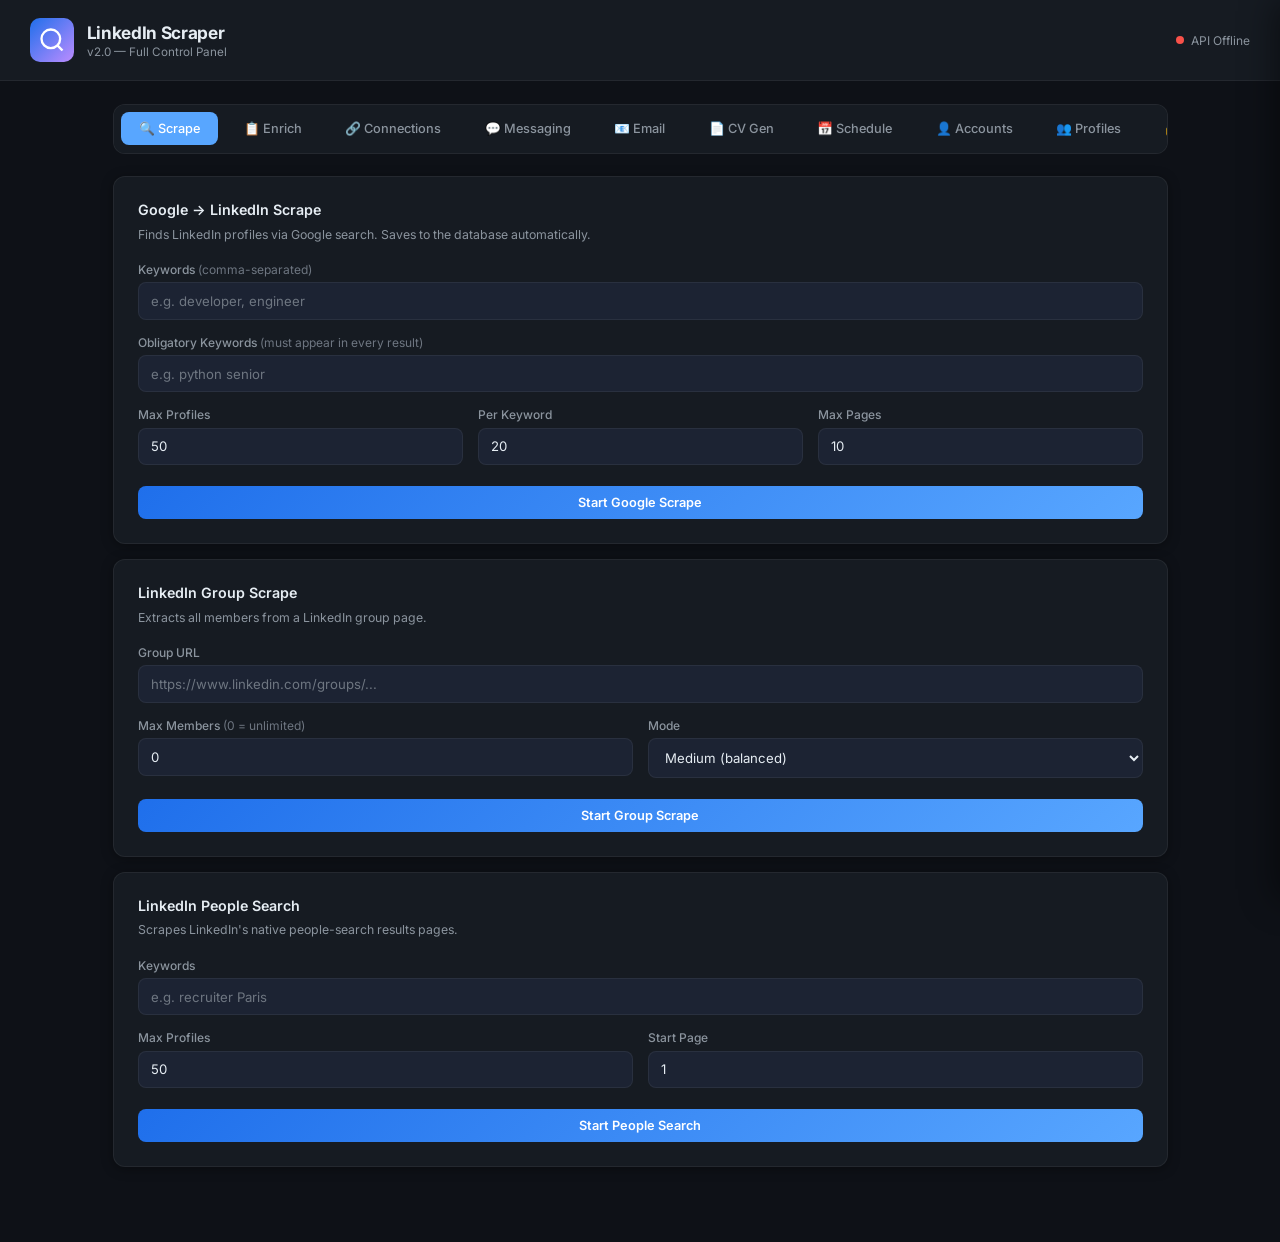
==== commit b9994b9d: "partialy tested" ====
--- a/frontend/index.html
+++ b/frontend/index.html
@@ -32,11 +32,15 @@
         <!-- ===================== TAB NAV ===================== -->
         <nav class="tab-nav" id="tab-nav">
             <button class="tab active" data-tab="scrape">🔍 Scrape</button>
-            <button class="tab" data-tab="enrich">📧 Enrich</button>
+            <button class="tab" data-tab="enrich">📋 Enrich</button>
+            <button class="tab" data-tab="connections">🔗 Connections</button>
+            <button class="tab" data-tab="messaging">💬 Messaging</button>
             <button class="tab" data-tab="email">📧 Email</button>
             <button class="tab" data-tab="cv">📄 CV Gen</button>
             <button class="tab" data-tab="schedule">📅 Schedule</button>
             <button class="tab" data-tab="accounts">👤 Accounts</button>
+            <button class="tab" data-tab="profiles">👥 Profiles</button>
+            <button class="tab" data-tab="auth">🔐 Auth</button>
             <button class="tab" data-tab="stats">📊 Stats</button>
         </nav>
 
@@ -44,13 +48,14 @@
         <section class="tab-content active" id="tab-scrape">
             <div class="card">
                 <h2 class="card__title">Google → LinkedIn Scrape</h2>
+                <p class="card__desc">Finds LinkedIn profiles via Google search. Saves to the database automatically.</p>
                 <form id="google-scrape-form">
                     <div class="form-group">
                         <label>Keywords <span class="hint">(comma-separated)</span></label>
                         <input type="text" id="gs-keywords" placeholder="e.g. developer, engineer" required>
                     </div>
                     <div class="form-group">
-                        <label>Obligatory Keywords <span class="hint">(present in every result)</span></label>
+                        <label>Obligatory Keywords <span class="hint">(must appear in every result)</span></label>
                         <input type="text" id="gs-oblig" placeholder="e.g. python senior">
                     </div>
                     <div class="form-row">
@@ -62,13 +67,18 @@
                             <label>Per Keyword</label>
                             <input type="number" id="gs-per-kw" value="20" min="1" max="1000">
                         </div>
+                        <div class="form-group">
+                            <label>Max Pages</label>
+                            <input type="number" id="gs-max-pages" value="10" min="1" max="50">
+                        </div>
                     </div>
                     <button type="submit" class="btn btn--primary">Start Google Scrape</button>
                 </form>
             </div>
 
             <div class="card">
-                <h2 class="card__title">Group Scrape</h2>
+                <h2 class="card__title">LinkedIn Group Scrape</h2>
+                <p class="card__desc">Extracts all members from a LinkedIn group page.</p>
                 <form id="group-scrape-form">
                     <div class="form-group">
                         <label>Group URL</label>
@@ -76,18 +86,41 @@
                     </div>
                     <div class="form-row">
                         <div class="form-group">
-                            <label>Max Members</label>
+                            <label>Max Members <span class="hint">(0 = unlimited)</span></label>
                             <input type="number" id="grp-max" value="0" min="0">
                         </div>
                         <div class="form-group">
                             <label>Mode</label>
                             <select id="grp-mode" class="form-select">
-                                <option value="normal">Normal</option>
-                                <option value="fast">Fast</option>
+                                <option value="light">Light (fast)</option>
+                                <option value="medium" selected>Medium (balanced)</option>
+                                <option value="robust">Robust (thorough)</option>
                             </select>
                         </div>
                     </div>
                     <button type="submit" class="btn btn--primary">Start Group Scrape</button>
+                </form>
+            </div>
+
+            <div class="card">
+                <h2 class="card__title">LinkedIn People Search</h2>
+                <p class="card__desc">Scrapes LinkedIn's native people-search results pages.</p>
+                <form id="search-scrape-form">
+                    <div class="form-group">
+                        <label>Keywords</label>
+                        <input type="text" id="ss-keywords" placeholder="e.g. recruiter Paris" required>
+                    </div>
+                    <div class="form-row">
+                        <div class="form-group">
+                            <label>Max Profiles</label>
+                            <input type="number" id="ss-max-profiles" value="50" min="1">
+                        </div>
+                        <div class="form-group">
+                            <label>Start Page</label>
+                            <input type="number" id="ss-start-page" value="1" min="1">
+                        </div>
+                    </div>
+                    <button type="submit" class="btn btn--primary">Start People Search</button>
                 </form>
             </div>
         </section>
@@ -95,11 +128,8 @@
         <!-- ===================== ENRICH TAB ===================== -->
         <section class="tab-content" id="tab-enrich">
             <div class="card">
-                <h2 class="card__title">Enrich Profiles</h2>
-                <p style="color:var(--text-muted); font-size:0.85rem; margin-bottom:1rem;">
-                    Visit profiles from CSV → extract name, about, company, domain, generate emails.
-                    Optionally generate AI-powered CVs.
-                </p>
+                <h2 class="card__title">Enrich from CSV</h2>
+                <p class="card__desc">Visits each profile URL in a CSV file, extracts name/about/company, finds the company domain, and generates email addresses.</p>
                 <form id="enrich-form">
                     <div class="form-group">
                         <label>CSV File Path</label>
@@ -111,105 +141,271 @@
                             <input type="text" id="enrich-col" value="Profile URL">
                         </div>
                         <div class="form-group">
-                            <label>Max Profiles (0=all)</label>
+                            <label>Max Profiles <span class="hint">(0 = all)</span></label>
                             <input type="number" id="enrich-max" value="0" min="0">
                         </div>
                     </div>
+                    <button type="submit" class="btn btn--primary">Start CSV Enrichment</button>
+                </form>
+            </div>
+
+            <div class="card">
+                <h2 class="card__title">Enrich from Database</h2>
+                <p class="card__desc">Enriches profiles already stored in the database from a previous Google or group scrape. No CSV needed.</p>
+                <form id="enrich-db-form">
+                    <div class="form-group">
+                        <label>Max Profiles <span class="hint">(0 = all unenriched)</span></label>
+                        <input type="number" id="enrich-db-max" value="0" min="0">
+                    </div>
+                    <div class="form-row">
+                        <div class="form-group">
+                            <label>Range Start <span class="hint">(optional, 1-based)</span></label>
+                            <input type="number" id="enrich-db-start" value="" min="1" placeholder="e.g. 1">
+                        </div>
+                        <div class="form-group">
+                            <label>Range End <span class="hint">(optional, 1-based)</span></label>
+                            <input type="number" id="enrich-db-end" value="" min="1" placeholder="e.g. 50">
+                        </div>
+                    </div>
+                    <button type="submit" class="btn btn--primary">Start DB Enrichment</button>
+                </form>
+            </div>
+        </section>
+
+        <!-- ===================== CONNECTIONS TAB ===================== -->
+        <section class="tab-content" id="tab-connections">
+            <div class="card">
+                <h2 class="card__title">Send Single Connection</h2>
+                <p class="card__desc">Send a connection request to one specific LinkedIn profile.</p>
+                <form id="single-conn-form">
+                    <div class="form-group">
+                        <label>Profile URL</label>
+                        <input type="text" id="conn-url" placeholder="https://www.linkedin.com/in/..." required>
+                    </div>
+                    <div class="form-group">
+                        <label>Note Message <span class="hint">(optional, max 300 chars)</span></label>
+                        <textarea id="conn-note" rows="3" placeholder="Hi, I'd like to connect!"></textarea>
+                    </div>
+                    <button type="submit" class="btn btn--primary">Send Connection</button>
+                </form>
+            </div>
+
+            <div class="card">
+                <h2 class="card__title">Mass Connection Sender</h2>
+                <p class="card__desc">Send connection requests to all profiles in a CSV file. Respects daily limits and adds human-like delays.</p>
+                <form id="mass-conn-form">
+                    <div class="form-group">
+                        <label>CSV File Path</label>
+                        <input type="text" id="mass-conn-csv" placeholder="data/csv/profiles.csv" required>
+                    </div>
+                    <div class="form-group">
+                        <label>Note Message <span class="hint">(optional)</span></label>
+                        <textarea id="mass-conn-note" rows="3" placeholder="Hi, I'd like to connect!"></textarea>
+                    </div>
                     <div class="form-group">
                         <label>
-                            <input type="checkbox" id="enrich-cv"> Generate CVs after enrichment (uses Groq AI)
+                            <input type="checkbox" id="mass-conn-use-note" checked> Include note with each request
                         </label>
                     </div>
-                    <button type="submit" class="btn btn--primary">Start Enrichment</button>
+                    <button type="submit" class="btn btn--primary">Start Mass Connections</button>
+                </form>
+            </div>
+        </section>
+
+        <!-- ===================== MESSAGING TAB ===================== -->
+        <section class="tab-content" id="tab-messaging">
+            <div class="card">
+                <h2 class="card__title">Group Messaging</h2>
+                <p class="card__desc">Send personalized messages to LinkedIn group members. Uses the group data from a previous scrape. The message text is configured in your <code>.env</code> file (<code>DEFAULT_MESSAGE</code>).</p>
+                <form id="group-msg-form">
+                    <div class="form-group">
+                        <label>Group Data CSV <span class="hint">(optional — leave blank to use default from settings)</span></label>
+                        <input type="text" id="grp-msg-file" placeholder="data/csv/group_members.csv">
+                    </div>
+                    <button type="submit" class="btn btn--primary">Send Group Messages</button>
                 </form>
             </div>
         </section>
 
         <!-- ===================== EMAIL TAB ===================== -->
         <section class="tab-content" id="tab-email">
-            <div class="card">
-                <h2 class="card__title">Email Campaigns</h2>
-                <div id="campaigns-list">
-                    <p style="color:var(--text-muted);">Loading campaigns...</p>
-                </div>
-                <hr style="border-color:var(--border); margin:1.5rem 0;">
-                <h3 style="font-size:0.9rem; margin-bottom:1rem;">Create New Campaign</h3>
+
+            <!-- Toolbar -->
+            <div style="display:flex; justify-content:space-between; align-items:center; margin-bottom:1rem; flex-wrap:wrap; gap:.5rem;">
+                <h2 style="font-size:1rem; font-weight:700;">Email Campaigns</h2>
+                <div style="display:flex; gap:.5rem;">
+                    <button class="btn btn--outline" id="verify-emails-btn" style="width:auto;">Verify Emails</button>
+                    <button class="btn btn--primary" id="new-campaign-toggle" style="width:auto;">+ New Campaign</button>
+                </div>
+            </div>
+
+            <!-- Campaign List -->
+            <div id="campaigns-container">
+                <p style="color:var(--text-muted);">Loading campaigns…</p>
+            </div>
+
+            <!-- New Campaign Form (hidden until toggled) -->
+            <div class="card" id="new-campaign-card" style="display:none;">
+                <h2 class="card__title">New Campaign</h2>
+                <p class="card__desc">Variables you can use: <span class="var-chip">{first_name}</span> <span class="var-chip">{last_name}</span> <span class="var-chip">{company}</span> <span class="var-chip">{title}</span> <span class="var-chip">{location}</span> <span class="var-chip">{current_year}</span></p>
                 <form id="campaign-form">
-                    <div class="form-group">
-                        <label>Campaign Name</label>
-                        <input type="text" id="camp-name" placeholder="e.g. May Outreach" required>
-                    </div>
-                    <div class="form-group">
-                        <label>Subject (use {first_name}, {company})</label>
-                        <input type="text" id="camp-subject" placeholder="Hello {first_name} - from {company}" required>
-                    </div>
-                    <div class="form-group">
-                        <label>Body Text</label>
-                        <textarea id="camp-body" rows="4" placeholder="Hi {first_name},..." required></textarea>
-                    </div>
-                    <div class="form-row">
-                        <div class="form-group">
-                            <label>CV Path (optional)</label>
-                            <input type="text" id="camp-cv" placeholder="data/documents/cv/my_cv.pdf">
-                        </div>
-                        <div class="form-group">
-                            <label>Cover Letter (optional)</label>
-                            <input type="text" id="camp-cover" placeholder="data/documents/cover_letters/letter.pdf">
-                        </div>
-                    </div>
-                    <button type="submit" class="btn btn--primary">Create Campaign</button>
-                </form>
-            </div>
-
-            <div class="card">
-                <h2 class="card__title">Send Emails</h2>
-                <form id="send-form">
-                    <div class="form-group">
-                        <label>Campaign ID</label>
-                        <input type="number" id="send-camp-id" required>
-                    </div>
-                    <div class="form-row">
-                        <div class="form-group">
-                            <label>SMTP Preset</label>
-                            <select id="send-smtp" class="form-select">
-                                <option value="gmail">Gmail</option>
-                                <option value="outlook">Outlook</option>
-                                <option value="office365">Office 365</option>
+                    <div class="form-row">
+                        <div class="form-group">
+                            <label>Campaign Name</label>
+                            <input type="text" id="camp-name" placeholder="e.g. June Outreach" required>
+                        </div>
+                        <div class="form-group">
+                            <label>From Name <span class="hint">(optional display name)</span></label>
+                            <input type="text" id="camp-from-name" placeholder="e.g. Alice from Acme">
+                        </div>
+                    </div>
+                    <div class="form-group">
+                        <label>Subject</label>
+                        <input type="text" id="camp-subject" placeholder="Hello {first_name}, quick question about {company}" required>
+                    </div>
+                    <div class="form-group">
+                        <label>Body</label>
+                        <textarea id="camp-body" rows="7" placeholder="Hi {first_name},&#10;&#10;I came across your profile — you're working as {title} at {company} which is exactly the kind of background we're looking for.&#10;&#10;Best,&#10;{current_year}" required></textarea>
+                    </div>
+                    <div class="form-row">
+                        <div class="form-group">
+                            <label>CV Path <span class="hint">(optional)</span></label>
+                            <input type="text" id="camp-cv" placeholder="data/documents/cv.pdf">
+                        </div>
+                        <div class="form-group">
+                            <label>Cover Letter <span class="hint">(optional)</span></label>
+                            <input type="text" id="camp-cover" placeholder="data/documents/cover.pdf">
+                        </div>
+                    </div>
+                    <div style="display:flex; gap:.5rem;">
+                        <button type="submit" class="btn btn--primary" style="flex:1;">Create Campaign</button>
+                        <button type="button" class="btn btn--outline" style="width:auto;" onclick="document.getElementById('new-campaign-card').style.display='none'">Cancel</button>
+                    </div>
+                </form>
+            </div>
+
+            <!-- Send Modal -->
+            <div class="modal-overlay" id="send-modal-overlay" onclick="closeSendModal()">
+                <div class="modal-card" onclick="event.stopPropagation()">
+                    <div class="modal-header">
+                        <div>
+                            <div class="modal-title" id="send-modal-title">Send Campaign</div>
+                            <div class="modal-subtitle" id="send-modal-subtitle"></div>
+                        </div>
+                        <button class="modal-close" onclick="closeSendModal()">&times;</button>
+                    </div>
+                    <div class="modal-body">
+                        <div class="form-group">
+                            <label>Email Account</label>
+                            <select id="send-account-select" class="form-select" onchange="onSendAccountChange()">
+                                <option value="__manual">Manual SMTP credentials</option>
                             </select>
                         </div>
-                        <div class="form-group">
-                            <label>Username (email)</label>
-                            <input type="text" id="send-user" required>
-                        </div>
-                    </div>
-                    <div class="form-group">
-                        <label>Password (app password)</label>
-                        <input type="password" id="send-pass" required>
-                    </div>
-                    <div class="form-row">
-                        <div class="form-group">
-                            <label>Max Send (0=all)</label>
-                            <input type="number" id="send-max" value="0" min="0">
-                        </div>
-                        <div class="form-group">
-                            <label>
-                                <input type="checkbox" id="send-verified" checked> Only verified emails
-                            </label>
-                        </div>
-                    </div>
-                    <button type="submit" class="btn btn--primary">Send Emails</button>
-                </form>
-            </div>
+                        <div id="send-manual-smtp">
+                            <div class="form-row">
+                                <div class="form-group">
+                                    <label>SMTP Preset</label>
+                                    <select id="send-smtp" class="form-select">
+                                        <option value="gmail">Gmail</option>
+                                        <option value="outlook">Outlook</option>
+                                        <option value="office365">Office 365</option>
+                                        <option value="yahoo">Yahoo</option>
+                                    </select>
+                                </div>
+                                <div class="form-group">
+                                    <label>Username</label>
+                                    <input type="text" id="send-user" placeholder="you@gmail.com">
+                                </div>
+                            </div>
+                            <div class="form-group">
+                                <label>App Password</label>
+                                <input type="password" id="send-pass" placeholder="••••••••••••">
+                            </div>
+                        </div>
+                        <div class="form-row">
+                            <div class="form-group">
+                                <label>Max Emails <span class="hint">(0 = all)</span></label>
+                                <input type="number" id="send-max" value="0" min="0">
+                            </div>
+                            <div class="form-group" style="padding-top:1.5rem;">
+                                <label><input type="checkbox" id="send-verified"> Only verified emails</label>
+                            </div>
+                        </div>
+                    </div>
+                    <div class="modal-footer">
+                        <button class="btn btn--outline" onclick="closeSendModal()" style="width:auto;">Cancel</button>
+                        <button class="btn btn--primary" id="send-modal-confirm" style="width:auto;">Send Campaign</button>
+                    </div>
+                </div>
+            </div>
+
+            <!-- Test Email Modal -->
+            <div class="modal-overlay" id="test-modal-overlay" onclick="closeTestModal()">
+                <div class="modal-card" onclick="event.stopPropagation()">
+                    <div class="modal-header">
+                        <div class="modal-title">Send Test Email</div>
+                        <button class="modal-close" onclick="closeTestModal()">&times;</button>
+                    </div>
+                    <div class="modal-body">
+                        <p class="card__desc">Renders the template with the first enriched profile's data and sends it to you so you can verify formatting.</p>
+                        <div class="form-group">
+                            <label>Send test to</label>
+                            <input type="email" id="test-to-email" placeholder="you@example.com">
+                        </div>
+                        <div class="form-group">
+                            <label>Email Account</label>
+                            <select id="test-account-select" class="form-select" onchange="onTestAccountChange()">
+                                <option value="__manual">Manual SMTP credentials</option>
+                            </select>
+                        </div>
+                        <div id="test-manual-smtp">
+                            <div class="form-row">
+                                <div class="form-group">
+                                    <label>SMTP Preset</label>
+                                    <select id="test-smtp" class="form-select">
+                                        <option value="gmail">Gmail</option>
+                                        <option value="outlook">Outlook</option>
+                                        <option value="office365">Office 365</option>
+                                    </select>
+                                </div>
+                                <div class="form-group">
+                                    <label>Username</label>
+                                    <input type="text" id="test-user">
+                                </div>
+                            </div>
+                            <div class="form-group">
+                                <label>App Password</label>
+                                <input type="password" id="test-pass">
+                            </div>
+                        </div>
+                    </div>
+                    <div class="modal-footer">
+                        <button class="btn btn--outline" onclick="closeTestModal()" style="width:auto;">Cancel</button>
+                        <button class="btn btn--primary" id="test-modal-confirm" style="width:auto;">Send Test</button>
+                    </div>
+                </div>
+            </div>
+
+            <!-- Preview Modal -->
+            <div class="modal-overlay" id="preview-modal-overlay" onclick="closePreviewModal()">
+                <div class="modal-card modal-card--wide" onclick="event.stopPropagation()">
+                    <div class="modal-header">
+                        <div class="modal-title">Email Preview</div>
+                        <button class="modal-close" onclick="closePreviewModal()">&times;</button>
+                    </div>
+                    <div class="modal-body" id="preview-modal-body">
+                        <p style="color:var(--text-muted);">Loading…</p>
+                    </div>
+                </div>
+            </div>
+
         </section>
 
         <!-- ===================== CV TAB ===================== -->
         <section class="tab-content" id="tab-cv">
             <div class="card">
                 <h2 class="card__title">AI-Powered CV Generation</h2>
-                <p style="color:var(--text-muted); font-size:0.85rem; margin-bottom:1rem;">
-                    Uses Groq AI to generate customized LaTeX CVs for enriched profiles.
-                    Rate limit: 60 seconds between API calls (free tier).
-                </p>
+                <p class="card__desc">Uses Groq AI to generate customized LaTeX CVs for enriched profiles. Rate limit: ~60 seconds between API calls on the free tier.</p>
                 <form id="cv-form">
                     <div class="form-group">
                         <label>Option</label>
@@ -230,99 +426,124 @@
         <!-- ===================== SCHEDULE TAB ===================== -->
         <section class="tab-content" id="tab-schedule">
             <div class="card">
-                <h2 class="card__title">Campaign Scheduling</h2>
-                <p style="color:var(--text-muted); font-size:0.85rem; margin-bottom:1rem;">
-                    Schedule campaigns with day-of-week restrictions + time windows.
-                    Supports skipping weekends.
-                </p>
+                <h2 class="card__title">Schedule a Campaign</h2>
+                <p class="card__desc">Set date/time, allowed days, send window, and daily limit. The scheduler respects these rules every time it runs.</p>
                 <form id="schedule-form">
                     <div class="form-group">
-                        <label>Campaign ID</label>
-                        <input type="number" id="sched-camp-id" required>
-                    </div>
-                    <div class="form-group">
-                        <label>Schedule For (YYYY-MM-DD HH:MM:SS)</label>
-                        <input type="text" id="sched-at" placeholder="2026-05-08 09:00:00">
-                    </div>
-                    <div class="form-group">
-                        <label>Allowed Days <span class="hint">(0=Mon, 6=Sun, comma-separated)</span></label>
-                        <input type="text" id="sched-days" value="0,1,2,3,4" placeholder="0,1,2,3,4">
+                        <label>Campaign</label>
+                        <select id="sched-camp-id" class="form-select" required>
+                            <option value="">— select a campaign —</option>
+                        </select>
+                    </div>
+                    <div class="form-group">
+                        <label>Start At <span class="hint">(YYYY-MM-DD HH:MM:SS, leave blank = run immediately when scheduler fires)</span></label>
+                        <input type="text" id="sched-at" placeholder="2026-07-01 09:00:00">
+                    </div>
+                    <div class="form-group">
+                        <label>Allowed Days</label>
+                        <div class="day-picker">
+                            <label><input type="checkbox" class="day-cb" value="0" checked> Mon</label>
+                            <label><input type="checkbox" class="day-cb" value="1" checked> Tue</label>
+                            <label><input type="checkbox" class="day-cb" value="2" checked> Wed</label>
+                            <label><input type="checkbox" class="day-cb" value="3" checked> Thu</label>
+                            <label><input type="checkbox" class="day-cb" value="4" checked> Fri</label>
+                            <label><input type="checkbox" class="day-cb" value="5"> Sat</label>
+                            <label><input type="checkbox" class="day-cb" value="6"> Sun</label>
+                        </div>
                     </div>
                     <div class="form-row">
                         <div class="form-group">
                             <label>Send Window Start</label>
-                            <input type="text" id="sched-start" value="09:00" placeholder="09:00">
+                            <input type="time" id="sched-start" value="09:00">
                         </div>
                         <div class="form-group">
                             <label>Send Window End</label>
-                            <input type="text" id="sched-end" value="17:00" placeholder="17:00">
-                        </div>
-                    </div>
-                    <div class="form-row">
+                            <input type="time" id="sched-end" value="17:00">
+                        </div>
                         <div class="form-group">
                             <label>Max Per Day</label>
                             <input type="number" id="sched-per-day" value="20" min="1">
                         </div>
-                        <div class="form-group">
-                            <label>
-                                <input type="checkbox" id="sched-rotate" checked> Use account rotation
-                            </label>
-                        </div>
+                    </div>
+                    <div class="form-group">
+                        <label><input type="checkbox" id="sched-rotate" checked> Use account rotation (recommended — distributes sends across all active accounts)</label>
                     </div>
                     <button type="submit" class="btn btn--primary">Schedule Campaign</button>
                 </form>
             </div>
             <div class="card">
-                <h2 class="card__title">Run Scheduler</h2>
-                <p style="color:var(--text-muted); font-size:0.85rem; margin-bottom:1rem;">
-                    Manually trigger the scheduler to process due campaigns.
-                </p>
-                <button class="btn btn--primary" id="run-scheduler-btn">Run Scheduler Now</button>
+                <h2 class="card__title">Run Scheduler Now</h2>
+                <p class="card__desc">Manually trigger the scheduler to process all campaigns that are due right now.</p>
+                <button class="btn btn--outline" id="run-scheduler-btn" style="width:auto;">Run Scheduler</button>
             </div>
         </section>
 
         <!-- ===================== ACCOUNTS TAB ===================== -->
         <section class="tab-content" id="tab-accounts">
             <div class="card">
-                <h2 class="card__title">Email Accounts (Rotation)</h2>
-                <p style="color:var(--text-muted); font-size:0.85rem; margin-bottom:1rem;">
-                    Add multiple email accounts to rotate through when sending campaigns.
-                    Helps avoid per-account daily limits.
-                </p>
+                <h2 class="card__title">SMTP Sending Accounts</h2>
+                <p class="card__desc">Add multiple accounts. The scheduler rotates through them automatically. Use Gmail App Passwords — never your main password.</p>
                 <div id="accounts-list">
-                    <p style="color:var(--text-muted);">Loading accounts...</p>
+                    <p style="color:var(--text-muted);">Loading accounts…</p>
+                </div>
+                <div style="display:flex; gap:.5rem; margin-top:1rem; flex-wrap:wrap;">
+                    <button class="btn btn--outline" id="reset-daily-btn" style="width:auto;">Reset Daily Counts</button>
                 </div>
                 <hr style="border-color:var(--border); margin:1.5rem 0;">
-                <h3 style="font-size:0.9rem; margin-bottom:1rem;">Add New Account</h3>
+                <h3 style="font-size:0.9rem; font-weight:600; margin-bottom:1rem;">Add New Account</h3>
                 <form id="account-form">
-                    <div class="form-group">
-                        <label>Email</label>
-                        <input type="email" id="acc-email" placeholder="me@gmail.com" required>
-                    </div>
-                    <div class="form-row">
+                    <div class="form-row">
+                        <div class="form-group">
+                            <label>Email Address</label>
+                            <input type="email" id="acc-email" placeholder="sender@gmail.com" required>
+                        </div>
                         <div class="form-group">
                             <label>SMTP Preset</label>
                             <select id="acc-smtp" class="form-select">
                                 <option value="gmail">Gmail</option>
                                 <option value="outlook">Outlook</option>
                                 <option value="office365">Office 365</option>
+                                <option value="yahoo">Yahoo</option>
                             </select>
                         </div>
+                    </div>
+                    <div class="form-row">
                         <div class="form-group">
                             <label>Username</label>
-                            <input type="text" id="acc-user" required>
-                        </div>
-                    </div>
-                    <div class="form-group">
-                        <label>Password (app password)</label>
-                        <input type="password" id="acc-pass" required>
-                    </div>
-                    <div class="form-group">
-                        <label>Daily Limit</label>
-                        <input type="number" id="acc-limit" value="50" min="1">
+                            <input type="text" id="acc-user" placeholder="sender@gmail.com" required>
+                        </div>
+                        <div class="form-group">
+                            <label>App Password</label>
+                            <input type="password" id="acc-pass" required>
+                        </div>
+                    </div>
+                    <div class="form-group">
+                        <label>Daily Sending Limit</label>
+                        <input type="number" id="acc-limit" value="50" min="1" max="2000">
                     </div>
                     <button type="submit" class="btn btn--primary">Add Account</button>
                 </form>
+            </div>
+        </section>
+
+        <!-- ===================== AUTH TAB ===================== -->
+        <section class="tab-content" id="tab-auth">
+            <div class="card">
+                <h2 class="card__title">Current Auth Status</h2>
+                <p class="card__desc">Scrapers that visit LinkedIn (Enrich, Group, Search, Connections, Messaging) need to be logged in. Pick a Chrome profile where you're already logged into LinkedIn — no password needed.</p>
+                <div id="auth-status-content">
+                    <p style="color:var(--text-muted);">Loading...</p>
+                </div>
+                <button class="btn btn--outline" id="auth-clear-btn" style="margin-top:1rem; width:auto;">Clear saved profile (use .env credentials)</button>
+            </div>
+
+            <div class="card">
+                <h2 class="card__title">Detected Chrome Profiles</h2>
+                <p class="card__desc">These are the profiles found in your local Chrome installation. Pick one where you are already logged into LinkedIn.</p>
+                <button class="btn btn--outline" id="auth-detect-btn" style="width:auto; margin-bottom:1rem;">Detect profiles</button>
+                <div id="auth-profiles-list">
+                    <p style="color:var(--text-muted);">Click "Detect profiles" to scan.</p>
+                </div>
             </div>
         </section>
 
@@ -336,12 +557,56 @@
             </div>
             <div class="card">
                 <h2 class="card__title">Quick Actions</h2>
-                <button class="btn btn--outline" id="export-csv-btn" style="margin-right:0.5rem;">Export All to CSV</button>
-                <button class="btn btn--outline" id="reset-daily-btn">Reset Daily Counts</button>
-            </div>
-        </section>
-
-        <!-- ===================== JOB STATUS (Floating) ===================== -->
+                <button class="btn btn--outline" id="export-csv-btn" style="margin-right:0.5rem;">Export Enriched Profiles (CSV)</button>
+            </div>
+        </section>
+
+        <!-- ===================== PROFILES TAB ===================== -->
+        <section class="tab-content" id="tab-profiles">
+            <div class="card">
+                <div class="profiles-toolbar">
+                    <input type="text" id="profiles-search" placeholder="Search name, title, company…" class="profiles-search-input">
+                    <select id="profiles-status-filter" class="form-select" style="width:auto; min-width:150px;">
+                        <option value="">All Profiles</option>
+                        <option value="enriched">Enriched</option>
+                        <option value="not_enriched">Not enriched</option>
+                        <option value="has_email">Has email</option>
+                        <option value="connected">Connected</option>
+                    </select>
+                    <button class="btn btn--outline" id="profiles-refresh-btn" style="width:auto;">Refresh</button>
+                    <button class="btn btn--primary" id="profiles-enrich-all-btn" style="width:auto;">Enrich Unenriched</button>
+                </div>
+                <div class="profiles-bulk-bar" id="profiles-bulk-bar">
+                    <span id="profiles-selection-count">0 selected</span>
+                    <button class="btn btn--outline btn--sm" id="bulk-delete-btn">Delete Selected</button>
+                    <button class="btn btn--outline btn--sm" id="bulk-deselect-btn">Deselect All</button>
+                </div>
+                <div id="profiles-table-container">
+                    <p style="color:var(--text-muted);">Loading profiles…</p>
+                </div>
+                <div class="profiles-pagination" id="profiles-pagination"></div>
+            </div>
+        </section>
+
+        <!-- ===================== PROFILE DRAWER ===================== -->
+        <div class="drawer-overlay" id="drawer-overlay" onclick="closeDrawer()"></div>
+        <aside class="profile-drawer" id="profile-drawer">
+            <div class="drawer-header">
+                <h2 class="drawer-title" id="drawer-name">Profile</h2>
+                <button class="drawer-close" onclick="closeDrawer()">&times;</button>
+            </div>
+            <div class="drawer-body" id="drawer-body">
+                <p style="color:var(--text-muted);">Loading…</p>
+            </div>
+            <div class="drawer-footer">
+                <button class="btn btn--primary" id="drawer-enrich-btn" style="flex:none;">Enrich</button>
+                <button class="btn btn--outline" id="drawer-connect-btn" style="flex:none;">Connect</button>
+                <button class="btn btn--outline" id="drawer-cv-btn" style="flex:none;">CV</button>
+                <button class="btn btn--outline" id="drawer-delete-btn" style="flex:none; color:var(--red); border-color:var(--red);">Delete</button>
+            </div>
+        </aside>
+
+        <!-- ===================== JOB STATUS BAR ===================== -->
         <div class="job-status-bar hidden" id="job-status-bar">
             <div class="job-status-inner">
                 <span id="job-status-text">Job running...</span>
@@ -350,9 +615,10 @@
                 </div>
                 <span id="job-progress-text">0%</span>
             </div>
+            <div id="job-log-feed" class="job-log-feed"></div>
         </div>
 
-        <!-- ===================== TOAST NOTIFICATIONS ===================== -->
+        <!-- ===================== TOAST ===================== -->
         <div class="toast-container" id="toast-container"></div>
     </main>
 
--- a/frontend/styles.css
+++ b/frontend/styles.css
@@ -129,8 +129,12 @@
 }
 .card__title {
     display:flex; align-items:center; gap:.55rem;
-    font-size:.95rem; font-weight:600; margin-bottom:1.2rem;
+    font-size:.95rem; font-weight:600; margin-bottom:.5rem;
     color: var(--text);
+}
+.card__desc {
+    font-size:.82rem; color:var(--text-muted);
+    margin-bottom:1.2rem; line-height:1.5;
 }
 .list-item {
     padding: .8rem 1rem;
@@ -237,7 +241,9 @@
     padding: .8rem 1.2rem;
     box-shadow: var(--shadow);
     z-index: 100;
-    min-width: 400px;
+    min-width: 480px;
+    max-width: 680px;
+    width: 90vw;
     display: none;
 }
 .job-status-bar:not(.hidden) { display:block; animation: slideUp .3s ease; }
@@ -256,6 +262,26 @@
     background: linear-gradient(90deg, var(--accent-dim), var(--accent));
     transition: width .6s ease;
 }
+.job-log-feed {
+    margin-top: .6rem;
+    max-height: 120px;
+    overflow-y: auto;
+    font-family: 'Courier New', monospace;
+    font-size: .72rem;
+    line-height: 1.5;
+    background: var(--bg);
+    border-radius: var(--radius-sm);
+    padding: .4rem .6rem;
+    border: 1px solid var(--border);
+    display: none;
+}
+.job-log-feed:not(:empty) { display: block; }
+.log-line { white-space: pre-wrap; word-break: break-all; }
+.log-line--info    { color: var(--text-muted); }
+.log-line--success { color: var(--green); }
+.log-line--warning { color: var(--yellow); }
+.log-line--error   { color: var(--red); }
+.log-ts { color: var(--text-dim); margin-right: .4rem; }
 
 /* ── Toast Notifications ──────────────────── */
 .toast-container {
@@ -284,6 +310,417 @@
 @keyframes fadeIn { from{opacity:0;transform:translateY(8px)} to{opacity:1;transform:translateY(0)} }
 @keyframes slideUp { from{opacity:0;transform:translate(-50%,20px)} to{opacity:1;transform:translate(-50%,0)} }
 @keyframes slideIn { from{opacity:0;transform:translateX(20px)} to{opacity:1;transform:translateX(0)} }
+
+/* ── Profiles Table ─────────────────────────────── */
+.profiles-toolbar {
+    display: flex;
+    gap: .6rem;
+    align-items: center;
+    margin-bottom: 1rem;
+    flex-wrap: wrap;
+}
+.profiles-search-input {
+    flex: 1;
+    min-width: 180px;
+    padding: .6rem .85rem;
+    border-radius: var(--radius-sm);
+    border: 1px solid var(--border);
+    background: var(--surface-2);
+    color: var(--text);
+    font-size: .88rem;
+    font-family: var(--font);
+    outline: none;
+    transition: border .2s;
+}
+.profiles-search-input:focus { border-color: var(--border-focus); }
+.profiles-search-input::placeholder { color: var(--text-dim); }
+
+.profiles-bulk-bar {
+    display: none;
+    align-items: center;
+    gap: .65rem;
+    padding: .6rem 1rem;
+    background: rgba(88,166,255,.07);
+    border: 1px solid rgba(88,166,255,.2);
+    border-radius: var(--radius-sm);
+    margin-bottom: .75rem;
+    flex-wrap: wrap;
+    font-size: .85rem;
+    color: var(--accent);
+}
+.profiles-bulk-bar.visible { display: flex; }
+
+.profiles-table {
+    width: 100%;
+    border-collapse: collapse;
+    font-size: .85rem;
+}
+.profiles-table th {
+    text-align: left;
+    padding: .55rem .75rem;
+    font-size: .72rem;
+    font-weight: 600;
+    color: var(--text-muted);
+    text-transform: uppercase;
+    letter-spacing: .04em;
+    border-bottom: 1px solid var(--border);
+    white-space: nowrap;
+}
+.profiles-table td {
+    padding: .65rem .75rem;
+    border-bottom: 1px solid var(--border);
+    vertical-align: middle;
+}
+.profiles-table tr:last-child td { border-bottom: none; }
+.profiles-row { cursor: pointer; transition: background .12s; }
+.profiles-row:hover { background: var(--surface-2); }
+.profiles-row.selected { background: rgba(88,166,255,.07); }
+.profile-name { font-weight: 600; color: var(--text); }
+.profile-title { font-size: .76rem; color: var(--text-muted); margin-top: 2px; }
+.profile-email { font-family: 'Courier New', monospace; font-size: .78rem; color: var(--green); }
+.btn--sm { padding: .28rem .6rem !important; font-size: .76rem !important; }
+
+/* ── Pagination ──────────────────────────────────── */
+.profiles-pagination { margin-top: .85rem; }
+.pagination { display: flex; gap: .3rem; align-items: center; flex-wrap: wrap; }
+.page-btn {
+    padding: .28rem .6rem;
+    border-radius: var(--radius-sm);
+    border: 1px solid var(--border);
+    background: var(--surface-2);
+    color: var(--text-muted);
+    font-size: .8rem;
+    font-family: var(--font);
+    cursor: pointer;
+    transition: background .12s, color .12s, border-color .12s;
+}
+.page-btn:hover:not(:disabled) { border-color: var(--accent); color: var(--accent); }
+.page-btn.active { background: var(--accent); color: #fff; border-color: var(--accent); }
+.page-btn:disabled { opacity: .4; cursor: not-allowed; }
+.page-ellipsis { padding: .28rem .3rem; color: var(--text-dim); font-size: .8rem; }
+.page-info { margin-left: .4rem; font-size: .78rem; color: var(--text-dim); }
+
+/* ── Profile Drawer ──────────────────────────────── */
+.drawer-overlay {
+    position: fixed; inset: 0;
+    background: rgba(0,0,0,.55);
+    z-index: 150;
+    backdrop-filter: blur(3px);
+    display: none;
+}
+.drawer-overlay.visible { display: block; }
+
+.profile-drawer {
+    position: fixed;
+    top: 0; right: 0;
+    width: min(480px, 100vw);
+    height: 100vh;
+    background: var(--surface);
+    border-left: 1px solid var(--border);
+    z-index: 160;
+    display: flex;
+    flex-direction: column;
+    transform: translateX(100%);
+    transition: transform .28s cubic-bezier(.4,0,.2,1);
+    box-shadow: -6px 0 32px rgba(0,0,0,.45);
+}
+.profile-drawer.open { transform: translateX(0); }
+
+.drawer-header {
+    display: flex;
+    align-items: center;
+    justify-content: space-between;
+    padding: 1.1rem 1.4rem;
+    border-bottom: 1px solid var(--border);
+    flex-shrink: 0;
+}
+.drawer-title { font-size: 1rem; font-weight: 700; }
+.drawer-close {
+    width: 30px; height: 30px;
+    border-radius: 6px;
+    background: transparent;
+    border: 1px solid var(--border);
+    color: var(--text-muted);
+    font-size: 1.1rem;
+    cursor: pointer;
+    display: flex; align-items: center; justify-content: center;
+    transition: background .15s, color .15s;
+    line-height: 1;
+}
+.drawer-close:hover { background: var(--surface-2); color: var(--text); }
+
+.drawer-body {
+    flex: 1;
+    overflow-y: auto;
+    padding: 1.2rem 1.4rem;
+}
+.drawer-footer {
+    display: flex;
+    gap: .5rem;
+    padding: .9rem 1.4rem;
+    border-top: 1px solid var(--border);
+    flex-wrap: wrap;
+    flex-shrink: 0;
+}
+
+.drawer-section {
+    margin-bottom: 1.2rem;
+    padding-bottom: 1.2rem;
+    border-bottom: 1px solid var(--border);
+}
+.drawer-section:last-child { border-bottom: none; margin-bottom: 0; padding-bottom: 0; }
+.drawer-section-title {
+    font-size: .7rem;
+    font-weight: 700;
+    text-transform: uppercase;
+    letter-spacing: .07em;
+    color: var(--text-dim);
+    margin-bottom: .7rem;
+}
+.drawer-field {
+    display: flex;
+    gap: .75rem;
+    align-items: flex-start;
+    margin-bottom: .5rem;
+    font-size: .85rem;
+    line-height: 1.4;
+}
+.drawer-label {
+    flex-shrink: 0;
+    width: 72px;
+    font-size: .75rem;
+    color: var(--text-muted);
+    font-weight: 500;
+    padding-top: 2px;
+}
+.drawer-link {
+    color: var(--accent);
+    text-decoration: none;
+    font-size: .78rem;
+    word-break: break-all;
+}
+.drawer-link:hover { text-decoration: underline; }
+.drawer-about {
+    font-size: .82rem;
+    color: var(--text-muted);
+    line-height: 1.6;
+    white-space: pre-wrap;
+    max-height: 110px;
+    overflow-y: auto;
+}
+.exp-item { margin-bottom: .7rem; }
+.exp-title { font-weight: 600; font-size: .85rem; }
+.exp-company { font-size: .78rem; color: var(--text-muted); }
+.exp-dates { font-size: .73rem; color: var(--text-dim); }
+.email-chip {
+    display: inline-block;
+    padding: .1rem .42rem;
+    background: rgba(63,185,80,.1);
+    border: 1px solid rgba(63,185,80,.2);
+    border-radius: 4px;
+    font-family: 'Courier New', monospace;
+    font-size: .73rem;
+    color: var(--green);
+    margin: .1rem .1rem .1rem 0;
+}
+
+/* ── Campaign Cards ─────────────────────────── */
+.campaign-card {
+    background: var(--surface);
+    border: 1px solid var(--border);
+    border-radius: var(--radius);
+    padding: 1rem 1.25rem;
+    margin-bottom: .75rem;
+    transition: border-color .15s;
+}
+.campaign-card:hover { border-color: rgba(255,255,255,.12); }
+.campaign-card-header {
+    display: flex;
+    align-items: flex-start;
+    justify-content: space-between;
+    gap: 1rem;
+    flex-wrap: wrap;
+    margin-bottom: .5rem;
+}
+.campaign-card-meta {
+    display: flex;
+    align-items: center;
+    gap: .6rem;
+    flex-wrap: wrap;
+}
+.campaign-name {
+    font-weight: 600;
+    font-size: 1rem;
+    color: var(--text);
+}
+.campaign-id {
+    font-size: .72rem;
+    color: var(--text-dim);
+}
+.campaign-subject {
+    font-size: .82rem;
+    color: var(--text-muted);
+    margin-bottom: .75rem;
+    white-space: nowrap;
+    overflow: hidden;
+    text-overflow: ellipsis;
+}
+.campaign-send-stats {
+    display: flex;
+    gap: .4rem;
+    flex-wrap: wrap;
+    align-items: center;
+}
+.stat-chip {
+    padding: .12rem .5rem;
+    border-radius: 20px;
+    font-size: .72rem;
+    font-weight: 500;
+    background: rgba(255,255,255,.05);
+    border: 1px solid var(--border);
+    color: var(--text-muted);
+}
+.stat-chip--pending { background: rgba(210,153,34,.1); border-color: rgba(210,153,34,.25); color: var(--yellow); }
+.stat-chip--sent    { background: rgba(63,185,80,.1);  border-color: rgba(63,185,80,.25);  color: var(--green); }
+.stat-chip--failed  { background: rgba(248,81,73,.1);  border-color: rgba(248,81,73,.25);  color: var(--red); }
+.campaign-actions {
+    display: flex;
+    gap: .4rem;
+    flex-wrap: wrap;
+    margin-top: .5rem;
+}
+.campaign-sends-list {
+    margin-top: .75rem;
+    border-top: 1px solid var(--border);
+    padding-top: .75rem;
+}
+
+/* ── Modals ─────────────────────────────────── */
+.modal-overlay {
+    display: none;
+    position: fixed;
+    inset: 0;
+    background: rgba(0,0,0,.65);
+    backdrop-filter: blur(4px);
+    z-index: 200;
+    align-items: center;
+    justify-content: center;
+    padding: 1rem;
+}
+.modal-overlay.open { display: flex; }
+.modal-card {
+    background: var(--surface);
+    border: 1px solid var(--border);
+    border-radius: var(--radius);
+    width: 100%;
+    max-width: 480px;
+    max-height: 90vh;
+    display: flex;
+    flex-direction: column;
+    box-shadow: var(--shadow);
+}
+.modal-card--wide { max-width: 700px; }
+.modal-header {
+    display: flex;
+    align-items: flex-start;
+    justify-content: space-between;
+    padding: 1.25rem 1.25rem .75rem;
+    border-bottom: 1px solid var(--border);
+    gap: 1rem;
+}
+.modal-title  { font-weight: 700; font-size: 1.05rem; }
+.modal-subtitle { font-size: .8rem; color: var(--text-muted); margin-top: .15rem; }
+.modal-close {
+    background: transparent;
+    border: none;
+    color: var(--text-muted);
+    font-size: 1.4rem;
+    line-height: 1;
+    cursor: pointer;
+    padding: 0 .2rem;
+    flex-shrink: 0;
+}
+.modal-close:hover { color: var(--text); }
+.modal-body {
+    padding: 1rem 1.25rem;
+    overflow-y: auto;
+    flex: 1;
+}
+.modal-footer {
+    padding: .75rem 1.25rem 1.25rem;
+    display: flex;
+    justify-content: flex-end;
+    gap: .5rem;
+    border-top: 1px solid var(--border);
+}
+
+/* ── Template Variable Chips ─────────────────── */
+.var-chip {
+    display: inline-block;
+    padding: .1rem .4rem;
+    background: rgba(88,166,255,.1);
+    border: 1px solid rgba(88,166,255,.25);
+    border-radius: 4px;
+    font-family: 'Courier New', monospace;
+    font-size: .75rem;
+    color: var(--accent);
+    margin: .1rem .1rem .1rem 0;
+}
+
+/* ── Day Picker ──────────────────────────────── */
+.day-picker {
+    display: flex;
+    gap: .5rem;
+    flex-wrap: wrap;
+}
+.day-picker label {
+    display: flex;
+    align-items: center;
+    gap: .3rem;
+    font-size: .85rem;
+    cursor: pointer;
+    padding: .3rem .6rem;
+    border: 1px solid var(--border);
+    border-radius: var(--radius-sm);
+    transition: border-color .15s, background .15s;
+}
+.day-picker label:has(input:checked) {
+    border-color: var(--accent-dim);
+    background: rgba(88,166,255,.08);
+}
+.day-picker input[type="checkbox"] { cursor: pointer; }
+
+/* ── Preview ─────────────────────────────────── */
+.preview-field {
+    display: flex;
+    gap: .75rem;
+    align-items: baseline;
+    font-size: .85rem;
+    margin-bottom: .5rem;
+}
+.preview-label {
+    flex-shrink: 0;
+    min-width: 72px;
+    font-size: .72rem;
+    font-weight: 600;
+    color: var(--text-muted);
+    text-transform: uppercase;
+    letter-spacing: .04em;
+}
+.preview-body {
+    background: var(--surface-2);
+    border: 1px solid var(--border);
+    border-radius: var(--radius-sm);
+    padding: .75rem 1rem;
+    font-size: .82rem;
+    line-height: 1.6;
+    white-space: pre-wrap;
+    max-height: 340px;
+    overflow-y: auto;
+    color: var(--text);
+    margin-top: .5rem;
+    font-family: var(--font);
+}
 
 /* ── Responsive ─────────────────────────────── */
 @media (max-width:768px) {
